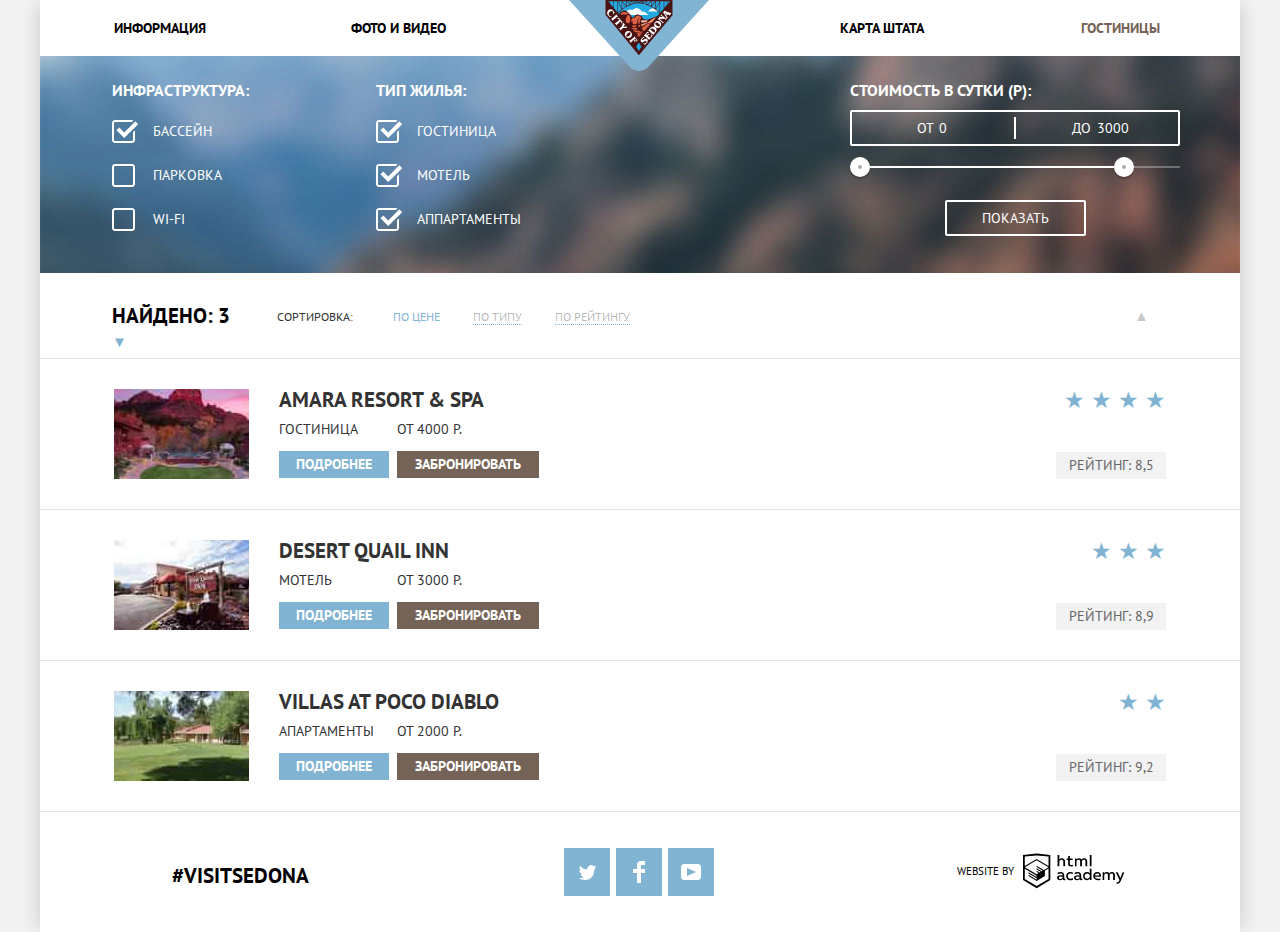
==== catalog.html @ 1cdf348e "прогнал валидатором" ====
<!DOCTYPE html>
<html lang="ru">
  <head>
    <meta charset="UTF-8">
    <meta name="viewport" content="width=device-width, initial-scale=1.0">
    <meta http-equiv="X-UA-Compatible" content="ie=edge">
    <link rel="stylesheet" href="css/normalize.css">
    <link rel="stylesheet" href="css/main.css">
    <link href="https://fonts.googleapis.com/css?family=PT+Sans:400,700&amp;subset=cyrillic" rel="stylesheet">
    <title>Отели в Седоне</title>
  </head>
  <body>
    <div class="container">
      <header class="main-header">
        <a href="index.html" class="main-header-logo" aria-label="Главная страница сайта">
          <img src="img/logo.svg" alt="Гостиницы Sedona" width="140" height="71">
        </a>
        <nav class="main-navigation">
          <ul class="site-navigation">
            <li class="site-navigation-item">
              <a href="info.html">
                Информация
              </a>
            </li>
            <li class="site-navigation-item">
              <a href="gallery.html">
                Фото и видео
              </a>
            </li>
            <li class="site-navigation-item">
              <a href="map.html">
                Карта штата
              </a>
            </li>
            <li class="site-navigation-item current">
              <a href="catalog.html">
                Гостиницы
              </a>
            </li>
          </ul>
        </nav>
      </header>

      <main class="main-catalog">
        <h1 class="visually-hidden">Список доступных отелей в Седоне</h1>
        <section class="filters">
          <h2 class="visually-hidden">Фильтр доступных предложений</h2>
          <form action="https://echo.htmlacademy.ru/" class="filters-form" method="GET">
            <fieldset class="infrastructure">
              <legend>Инфраструктура:</legend>
              <ul class="input-list">
                <li>
                  <input id="pool" class="visually-hidden" type="checkbox" name="infrastructure" value="pool" checked>
                  <label for="pool">Бассейн</label>
                </li>
                <li>
                  <input id="parking" class="visually-hidden" type="checkbox" name="infrastructure" value="parking">
                  <label for="parking">Парковка</label>
                </li>
                <li>
                  <input id="wifi" class="visually-hidden" type="checkbox" name="infrastructure" value="wifi">
                  <label for="wifi">Wi-Fi</label>
                </li>
              </ul>
            </fieldset>
            <fieldset class="type-of-housing">
              <legend>Тип жилья:</legend>
              <ul class="input-list">
                <li>
                  <input id="hotel" class="visually-hidden" type="checkbox" name="type-of-housing" value="hotel" checked>
                  <label for="hotel">Гостиница</label>
                </li>
                <li>
                  <input id="motel" class="visually-hidden" type="checkbox" name="type-of-housing" value="motel" checked>
                  <label for="motel">Мотель</label>
                </li>
                <li>
                  <input id="appartments" class="visually-hidden" type="checkbox" name="type-of-housing" value="apartments" checked>
                  <label for="appartments">Аппартаменты</label>
                </li>
              </ul>
            </fieldset>
            <fieldset class="prices">
              <legend class="prices-heading">Стоимость в сутки (Р):</legend>
              <div class="filter-range">
                <div class="price-controls">
                  <label class="min-price">от <input type="text" name="min-price" value="0"></label>
                  <label class="max-price">до <input type="text" name="max-price" value="3000"></label>
                </div>
                <div class="range-controls">
                  <div class="scale">
                    <div class="bar"></div>
                  </div>
                  <div class="range-toggle range-toggle-min"></div>
                  <div class="range-toggle range-toggle-max"></div>
                </div>
                <button class="btn-transparent" type="submit">Показать</button>
              </div>
            </fieldset>
          </form>
          <div class="sorting">
            <b>Найдено: 3</b>
            <span>Сортировка:</span>
            <a href="#" class="current">По цене</a>
            <a href="#">По типу</a>
            <a href="#" class="sort-by-rating">По рейтингу</a>
            <a class="sort-from-bottom" href="#">&#x25B2;</a>
            <a class="sort-from-top current" href="#">&#x25BC;</a>
          </div>
        </section>
        <section class="catalog">
          <h2 class="visually-hidden">Результаты поиска доступных отелей</h2>
          <ul class="catalog-list">
            <li class="catalog-item">
              <img src="img/layer-21.jpg" alt="Гостиница Amara Resort & Spa" width="135" height="90">
              <div class="catalog-item-description">
                <h3 class="catalog-item-heading">Amara Resort & Spa</h3>
                <div class="button-div">
                  <span>Гостиница</span>
                  <a href="#" class="button button-info">Подробнее</a>
                </div>
                <div class="button-div">
                  <span class="price">От 4000 Р.</span>
                  <a href="#" class="button button-book">Забронировать</a>
                </div>
              </div>
              <span class="rating rating-first">Рейтинг: 8,5</span>
            </li>
            <li class="catalog-item">
              <img src="img/layer-89-copy.jpg" alt="Мотель Desert Quail Inn" width="135" height="90">
              <div class="catalog-item-description">
                <h3 class="catalog-item-heading">Desert Quail Inn</h3>
                <div class="button-div">
                  <span>Мотель</span>
                  <a href="#" class="button button-info">Подробнее</a>
                </div>
                <div class="button-div">
                  <span class="price">От 3000 Р.</span>
                  <a href="#" class="button button-book">Забронировать</a>
                </div>
              </div>
              <span class="rating rating-second">Рейтинг: 8,9</span>
            </li>
            <li class="catalog-item">
              <img src="img/layer-22.jpg" alt=" Апартаменты Villas At Poco Diablo" width="135" height="90">
              <div class="catalog-item-description">
                <h3 class="catalog-item-heading">Villas At Poco Diablo</h3>
                <div class="button-div">
                  <span>Апартаменты</span>
                  <a href="#" class="button button-info">Подробнее</a>
                </div>
                <div class="button-div">
                  <span class="price">От 2000 Р.</span>
                  <a href="#" class="button button-book">Забронировать</a>
                </div>
              </div>
              <span class="rating rating-third">Рейтинг: 9,2</span>
            </li>
          </ul>
        </section>
      </main>

      <footer class="page-footer">
        <section class="footer-socials">
          <h2 class="visually-hidden">Мы в соцсетях</h2>
          <b class="footer-socials-item">#Visitsedona</b>
          <div class="footer-socials-item">
            <ul class="social-list">
              <li class="social-list-item"><a href="#" aria-label="Страница нашего сервиса в Твиттере"></a></li>
              <li class="social-list-item"><a href="#" aria-label="Страница нашего сервиса на Фэйсбуке"></a></li>
              <li class="social-list-item"><a href="#" aria-label="Страница нашего сервиса на Ютубе"></a></li>
            </ul>
          </div>
          <a class="developer footer-socials-item" href="https://htmlacademy.ru/">
            <sup>Website by</sup>
            <img src="img/logo-name.svg" alt="Разработано HTMLAcademy" width="101" height="40">
          </a>
        </section>
      </footer>
    </div>
  </body>
</html>
---- css/main.css ----
/*ОБЩИЕ СТИЛИ*/

.visually-hidden {
    position: absolute;
    clip: rect(0 0 0 0);
    width: 1px;
    height: 1px;
    margin: -1px;
}

body {
    margin: 0;
    padding: 0;
    font-family: PT Sans, Arial, sans-serif;
    font-size: 14px;
    line-height: 26px;
    font-weight: normal;
    font-style: normal;
    font-stretch: normal;
    text-transform: uppercase;
    color: #333;
    background-color: #f2f2f2;
} 

.container {
    position: relative;
    width: 1200px;
    margin: 0 auto;
    background-color: #fff;
    box-shadow: 8px 0 15px -3px #0001011a , -8px 0 15px -3px #0001011a;
}

/*ГЛАВНОЕ МЕНЮ (НАВИГАЦИЯ)*/

.site-navigation {
    margin: 0;
    padding: 0;
    list-style: none;
    display: flex;
    width: 1200px;
}

.site-navigation-item {
    width: 239px;
    padding: 15px 0;
    text-align: center;
}

.site-navigation-item.current a {
    color: #766357;
}

.site-navigation li:nth-child(2) {
    margin-right: auto;
}

.site-navigation a {
    font-weight: bold;
    text-decoration: none;
    color: #000;
}

.site-navigation a:hover,
.site-navigation a:focus {
    color: #81b3d2;
}

.site-navigation a:active {
    color: rgba(0, 0, 0, 0.3);
}

.main-header-logo {
    position: absolute;
    top: 0;
    left: 529px;
}

.bg-photo {
    width: 1200px;
    height: 584px;
    background-image:
    url(../img/welcome.svg),
    url(../img/polygon.svg),
    url(../img/background-photo.jpg);
    background-position: 50% 50%, 50% 100%, 50% 50%;
    background-repeat: no-repeat, no-repeat, no-repeat;
    background-size: 459px 353px, 1200px 57px, 1200px 584px;
}

/*ВСТУПИТЕЛЬНЫЙ ЛОЗУНГ ПОСЛЕ МЕНЮ И КАРТИНКИ*/

.text-intro {
    width: 1200px;
    text-align: center;
    padding-top: 57px;
    padding-bottom: 43px;
}

.intro-primary,
.intro-secondary {
    margin: 0;
}

.intro-primary {
    font-size: 21px;
    font-weight: bold;
    text-align: center;
    margin-bottom: 38px;
}

.intro-secondary {
    font-size: 14px;
    font-weight: normal;
    text-align: center;
}

/*БЛОК ПРЕИМУЩЕСТВ*/

.advantages-list {
    display: flex;
    flex-wrap: wrap;
    list-style: none;
    margin: 0;
    padding: 0;
    width: 1200px;
}

.advantages-list-item {
    width: 400px;
    min-height: 256px;
    text-align: center;
}

.advantages-list-item:first-child,
.advantages-list-item:nth-child(2) {
    flex-basis: 100%;
}

.advantages-list-item:last-child {
    order: 2;
}

.advantages-list-item:nth-child(1) {
    order: 1;
    background-image: url(../img/layer-10.jpg);
    background-position: center right;
    background-repeat: no-repeat;
}

.advantages-list-item:nth-child(2) {
    order: 3;
    background-image: url(../img/layer-5.jpg);
    background-position: center left;
    background-repeat: no-repeat;
}

.advantages-list-item:nth-child(3) {
    order: 4;
}

.advantages-list-item:nth-child(4) {
    order: 5;
}

.advantages-list-item:nth-child(5) {
    order: 6;
}

.advantages-list-item img,
.advantages-text-block {
    display: inline-block;
    margin: 0;
    padding: 0;
}

.advantages-text-block {
    box-sizing: border-box;
    width: 400px;
    text-align: center;
    padding: 0 60px;
    padding-top: 46px;
    padding-bottom: 64px;
    background-color: #eee;
    color: #000;
}

.advantages-text-block p,
.advantages-text-block span {
    color: #333;
}

.advantages-text-block-right {
    display: block;
    margin-left: auto;
    background-color: #81b3d2;
    color: #fff;
}

.advantages-text-block-left {
    display: block;
    margin-right: auto;
    background-color: #81b3d2;
    color: #fff;
}

.advantages-text-block-left p,
.advantages-text-block-left span,
.advantages-text-block-right p,
.advantages-text-block-right span {
    color: #fff;
}


.advantages-list-item h3 {
    font-size: 21px;
    line-height: 21px;
    text-align: center;
    margin: 0;
    margin-bottom: 20px;
    font-weight: bold;
}

.advantages-list-item p {
    font-size: 14px;
    line-height: 21px;
    margin: 0;
}

.advantages-list-item span {
    display: block;
    font-size: 14px;
    line-height: 21px;
    text-align: center;
    margin-bottom: 21px;
}

/* ПОДРАЗДЕЛ ПРЕИМУЩЕСТВ */

.features-list {
    display: flex;
    list-style: none;
    margin: 0;
    padding: 0;
    width: 1200px;
    text-align: center;
}

.features-list-item {
    width: 400px;
    padding: 0 73px;
    padding-top: 156px;
    padding-bottom: 81px;
    text-align: center;
    position: relative;
}

.features-list-item::before {
    position: absolute;
    top: 60px;
    left: 160px;
    content: "";
    width: 76px;
    height: 76px;
}

.features-list-item:first-child::before {
    background-image: url(../img/home.svg);
    background-size: 75px 72px;
    background-position: center;
    background-repeat: no-repeat;
}

.features-list-item:last-child::before {
    background-image: url(../img/souvenirs.svg);
    background-size: 64px 76px;
    background-position: center;
    background-repeat: no-repeat;
}

.features-list-item:nth-child(2)::before {
    background-image: url(../img/food.svg);
    background-size: 74px 70px;
    background-position: center;
    background-repeat: no-repeat;
}

.features-list-item h3 {
    color: #000;
    margin-bottom: 30px;
}

/* БЛОК ПОИСКА */

.search-section {
    text-align: center;
    padding-top: 50px;
    position: relative;
}

.search-section p {
    font-size: 14px;
    line-height: 24px;
    margin: 0;
    margin-top: 25px;
    margin-bottom: 45px;
}

.search-section strong {
    font-size: 30px;
    line-height: 36px;
    font-weight: bold;
    color: #000;
}

.button-search {
    font: inherit;
    text-transform: uppercase;
    color: #fff;
    font-weight: bold;
    font-size: 21px;
    padding-top: 35px;
    padding-bottom: 33px;
    padding-left: 140px;
    padding-right: 139px;
    background-color: #766357;
    border: 0;
    height: 86px;
    box-sizing: border-box;
}

.button-search:hover,
.button-search:focus {
    background-color: #604e43;
}

.button-search:active {
    background-color: #503e33;
}

/* FOOTER */

.footer-socials {
    display: flex;
    height: 120px;
    flex-basis: 400px;
    width: 1200px;
    background-color: rgba(255, 255, 255, 0.9);
}

.footer-socials-item {
    flex-basis: 400px;
    text-align: center;
}

.footer-socials b {
    font-size: 21px;
    line-height: 26px;
    font-weight: bold;
    color: #000;
    margin-top: 51px;
    margin-bottom: 53px;
}

.social-list {
    display: flex;
    padding: 0;
    margin: 0;
    width: 150px;
    justify-content: space-between;
    list-style: none;
}

.footer-socials div {
    padding: 36px 124px;
    margin: 0;
    box-sizing: border-box;
}

.social-list-item {
    width: 46px;
    height: 48px;
    background-color: #81b3d2;
}

.social-list-item:hover,
.social-list-item:focus {
    background-color: #669ec0;
}

.social-list-item:first-child {
    background-image: url(../img/twitter.svg);
    background-position: center;
    background-repeat: no-repeat;
    background-size: 17px 15px;
}

.social-list-item:nth-child(2) {
    background-image: url(../img/facebook.svg);
    background-position: center;
    background-repeat: no-repeat;
    background-size: 12px 22px;
}

.social-list-item:last-child {
    background-image: url(../img/youtube.svg);
    background-position: center;
    background-repeat: no-repeat;
    background-size: 20px 16px;
}

.developer {
    margin-top: 39px;
    margin-bottom: 40px;
    text-align: center;
    text-decoration: none;
    color: #000;
    font-size: 14px;
    line-height: 26px;
}

.developer sup {
    top: -1.5em;
    margin-right: 5px;
}

/* КАТАЛОГ */

.main-catalog {
    min-height: calc(100vh - 175px);
}

.catalog-list {
    display: flex;
    flex-direction: column;
    margin: 0;
    padding: 0;
    list-style: none;
}

.catalog-item {
    flex-basis: 100%;
    display: flex;
    padding: 30px 74px;
    border-top: 1px solid #e5e5e5;
}

.catalog-item:last-child {
    border-bottom: 1px solid #e5e5e5;
}

.catalog-item img {
    margin-right: 30px;
}

.catalog-item h3 {
    margin: 0;
    line-height: 21px;
    font-size: 21px;
    margin-bottom: 11px;
    flex-basis: 100%;
    font-weight: bold;
}

.catalog-item-description {
    display: flex;
    flex-wrap: wrap;
    justify-content: space-between;
    width: 260px;
    height: 90px;
}

.catalog-item-description span {
    display: block;
    line-height: 14px;
    font-size: 14px;
    color: #333;
}

.button {
    display: inline-block;
    text-align: center;
    font-size: 14px;
    color: #fff;
    font-weight: bold;
    text-decoration: none;
    padding: 0;
    margin: 0;
    margin-top: 15px;
}

.button-info {
    background-color: #81b3d2;
    width: 110px;
    height: 27px;
}

.button-book {
    background-color: #766357;
    width: 142px;
    height: 27px;
}

.rating {
    position: relative;
    margin-left: auto;
    margin-top: auto;
    text-align: center;
    line-height: 26px;
    color: #666;
    display: block;
    width: 110px;
    height: 27px;
    background-color: #f2f2f2;
}

.rating::before {
    position: absolute;
    content: "★ ★ ★ ★";
    font-size: 23px;
    color: #81b3d2;
    text-align: end;
    width: 110px;
    height: 27px;
    top: -65px;
    left: 0;
}

.rating-second::before {
    content: "★ ★ ★";
}

.rating-third::before {
    content: "★ ★";
}

/* ФОРМА КАТАЛОГА */

fieldset {
    margin: 0;
    padding: 0;
    border: 0;
}

.filters-form {
    display: flex;
    justify-content: space-evenly;
    height: 217px;
    width: 100%;
    background-image: url(../img/catalog-background.jpg);
    background-position: center;
    background-repeat: no-repeat;
    color: #fff;
    padding-top: 24px;
    padding-bottom: 40px;
    padding-left: 72px;
    padding-right: 72px;
    box-sizing: border-box;
}

.filters-form legend {
    display: block;
    margin-bottom: 20px;
    font-size: 16px;
    line-height: 21px;
    font-weight: bold;
}

.filters-form label {
    display: block;
    font-size: 14px;
    line-height: 21px;
    margin-left: 14px;
}

.input-list {
    list-style: none;
    padding: 0;
    margin: 0;
}

.input-list li {
    position: relative;
    margin-bottom: 23px;
    padding-left: 27px;
}

.input-list input[type="checkbox"] + label::before {
    position: absolute;
    content: "";
    left: -2px;
    top: -1px;
    width: 27px;
    height: 23px;
    background-image: url(../img/checkbox-off.svg);
    background-repeat: no-repeat;
    background-position: center;
}

.input-list input[type="checkbox"]:checked + label::before {
    background-image: url(../img/checkbox-on.svg);
    left: 0;
}

.input-list input[type="checkbox"]:disabled + label::before {
    opacity: 0.4;
}

.type-of-housing,
.infrastructure {
    flex-basis: 25%;
    flex-shrink: 0;
}

.prices {
    flex-basis: 50%;
    padding-left: 210px;
}

/* ФИЛЬТР КАТАЛОГА */

.filter-range {
  width: 330px;

  color: #ffffff;
  text-transform: uppercase;
}

.price-controls {
  position: relative;
  box-sizing: border-box;
  height: 36px;
  margin-bottom: 20px;
  vertical-align: top;
  font-size: 0;
  border: 2px solid #ffffff;
  border-radius: 2px;
}

.price-controls::after {
  content: "";
  position: absolute;
  top: 50%;
  left: 50%;
  width: 2px;
  height: 22px;
  background: #ffffff;
  transform: translate(-50%, -50%);
}

.price-controls label {
  display: inline-block;
  font-size: 14px;
  line-height: 32px;
  cursor: pointer;
}

.price-controls .min-price,
.price-controls .max-price {
  width: 90px;
  padding-left: 65px;
  height: 36px;
}

.price-controls input {
  width: 50px;
  margin: 0;
  height: 30px;
  color: inherit;
  font: inherit;
  background: none;
  border: none;
  vertical-align: top;
}

.range-controls {
  position: relative;
  margin-bottom: 32px;
}

.range-controls .scale {
  height: 2px;
  background: rgba(255, 255, 255, 0.3);
}

.range-controls .bar {
  width: 80%;
  height: 2px;
  background: #ffffff;
}

.range-toggle {
  position: absolute;
  top: -9px;
  width: 4px;
  height: 4px;
  background: #ababab;
  border: 8px solid #ffffff;
  border-radius: 50%;
  box-shadow: 0 2px 1px 0 rgba(0, 1, 1, 0.2);
  cursor: pointer;
}

.range-toggle:hover {
  background: #1c4f80;
}

.range-toggle-min {
  left: 0;
}

.range-toggle-max {
  left: 80%;
}

.btn-transparent {
  display: block;
  margin: 0 auto;
  padding: 6px 35px;
  font-size: 14px;
  line-height: 20px;
  color: #ffffff;
  text-transform: uppercase;
  background: transparent;
  border: 2px solid #ffffff;
  border-radius: 2px;
  cursor: pointer;
}

.btn-transparent:hover {
  color: #000000;

  background: #ffffff;
}

.filters-form .max-price,
.filters-form .min-price {
    margin: 0;
}

.filters-form .prices-heading {
    margin-bottom: 9px;
}

/* БЛОК СОРИТРОВКИ */

.sorting {
    width: 100%;
    height: 85px;
    padding: 25px 72px;
    padding-top: 30px;
    box-sizing: border-box;
    vertical-align: bottom;
    word-spacing: -.36em;
}

.sorting b,
.sorting span,
.sorting a {
    word-spacing: normal;
}

.sorting span,
.sorting span {
    margin-left: -2px;
}


.sorting b {
    margin-right: 49px;
    font-size: 21px;
    line-height: 26px;
    font-weight: bold;
    color: #000;
    vertical-align: bottom;
}

.sorting span {
    margin-right: 40px;
    font-size: 12px;
    line-height: 18px;
}

.sorting a {
    margin-right: 33px;
    font-size: 12px;
    line-height: 18px;
    text-decoration: none;
    color: rgba(0, 0, 0, 0.3);
    border-bottom: dotted 1px #81b3d2;
}

.sorting a:hover {
    color: #81b3d2;
}

.sorting a:active {
    color: #000;
    border: 0;
}

.sorting a.current {
    color: #81b3d2;
    border: 0;
}

.sorting .sort-by-rating {
    margin-right: 0;
}

.sorting .sort-from-top,
.sorting .sort-from-bottom {
    margin: 0;
    font-size: 15px;
    border: 0;
    color: #cacaca;
}

.sorting .sort-from-top:hover,
.sorting .sort-from-top:focus,
.sorting .sort-from-bottom:hover,
.sorting .sort-from-bottom:focus {
    color: #000;
}

.sorting .sort-from-top:active,
.sorting .sort-from-bottom:active {
    color: #81b3d2;
}

.sorting .sort-from-top.current,
.sorting .sort-from-bottom.current {
    color: #81b3d2;
}

.sorting .sort-from-bottom {
    margin-left: 504px;
    margin-right: 12px;
}

/* ФОРМА ЗАПИСИ */

.modal {
    display: block;
    visibility: hidden;
    opacity: 0;
    padding: 55px;
    width: 569px;
    height: 395px;
    box-sizing: border-box;
    position: absolute;
    top: 291px;
    left: 316px;
    background-color: #fff;
    transform: translate3d(-1px, -395px, 0);
    transition: 1s ease-out all;
}

.modal.show {
    visibility: visible;
    opacity: 1;
    transform: translate3d(-1px, -0px, 0);
}

.modal label {
    font-weight: bold;
    color: #000;
}

.modal p {
    margin-bottom: 29px;
}

.index-main input[type="date"] {
    width: 346px;
    height: 38px;
    background-color: #f2f2f2;
    border: 0;
    margin-left: 13px;
    padding: 14px 12px;
    box-sizing: border-box;
    font-weight: bold;
    color: #000;
    background-image: url(../img/calendar.svg);
    background-position: 316px center;
    background-repeat: no-repeat;
}

.index-main input[type="date"]:hover {
    background-color: #ebebeb;
    background-image: none;
}

.index-main input[type="date"]:focus {
    background-image: none;
    background-color: #fff;
    border: 2px solid #e5e5e5;
}

.index-main input[type="text"] {
    width: 38px;
    height: 38px;
    background-color: #f2f2f2;
    border: 0;
    margin: 0;
    margin-left: -4px;
    margin-right: -4px;
    box-sizing: border-box;
}

.button-amount {
    display: inline-block;
    width: 38px;
    height: 38px;
    background-color: #f2f2f2;
    border: 0;
    text-align: center;
    margin: 0;
    padding: 0;
    color: #a9a9a9;
    box-sizing: border-box;
}

.button-find {
    width: 458px;
    height: 58px;
    background-color: #81b3d2;
    border: 0;
    font-size: 21px;
    font-weight: bold;
    color: #fff;
    text-transform: uppercase;
}

.grownups {
    margin-right: 30px;
}

.children {
    margin-left: 50px;
    margin-right: 25px;
}

.button-plus {
    background-image: url(../img/plus.png);
    background-position: center;
    background-repeat: no-repeat;
}

.button-minus {
    background-image: url(../img/minus.png);
    background-position: center;
    background-repeat: no-repeat;
}

.footer-map {
    position: relative;
}

.map {
    position: absolute;
    z-index: -1;
}

.footer-socials-index {
    position: absolute;
    z-index: 0;
    top: 474px;
}
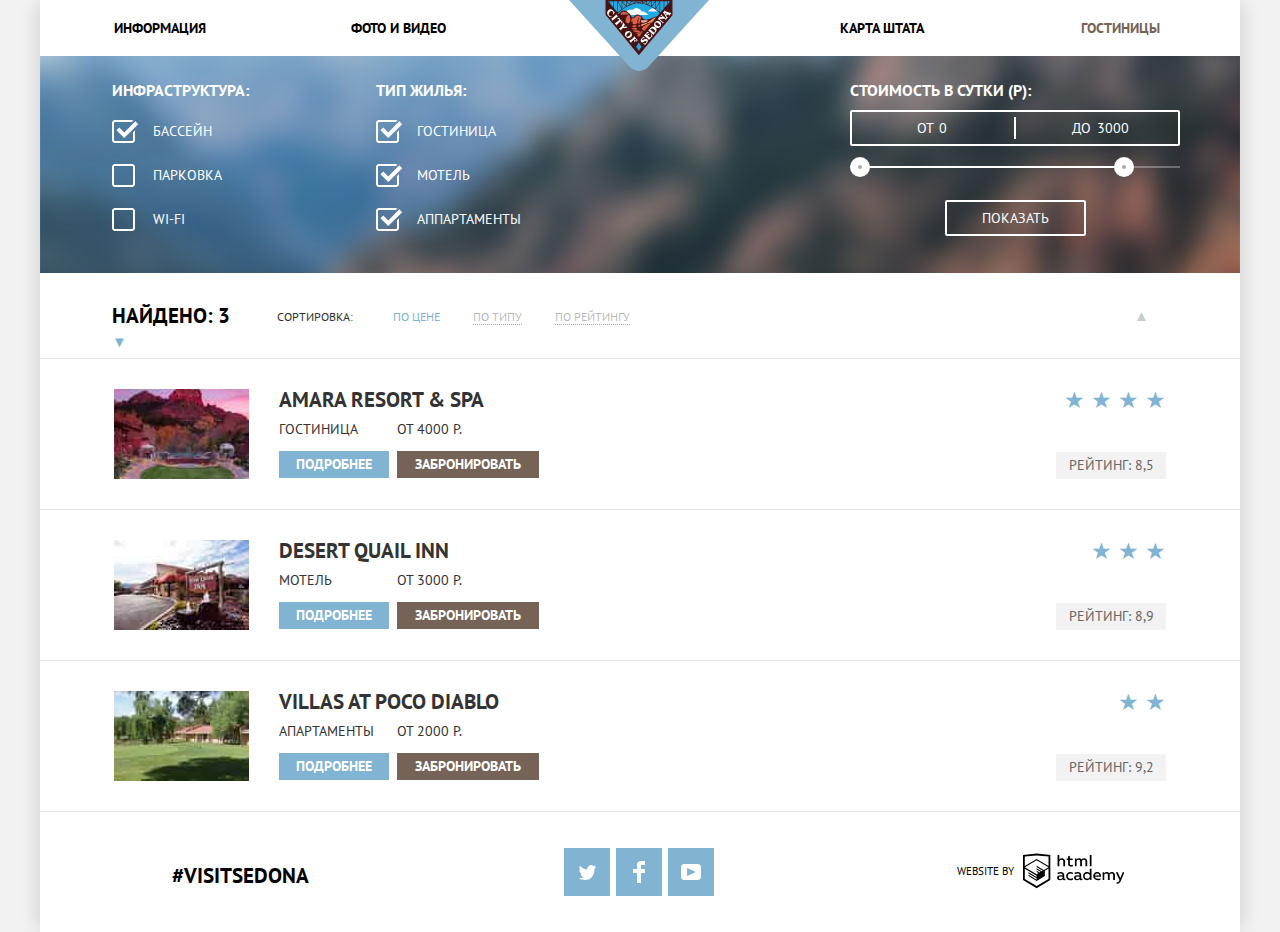
==== commit 18c7d342: "все исправил кроме звездочек" ====
--- a/catalog.html
+++ b/catalog.html
@@ -91,8 +91,8 @@
                   <div class="scale">
                     <div class="bar"></div>
                   </div>
-                  <div class="range-toggle range-toggle-min"></div>
-                  <div class="range-toggle range-toggle-max"></div>
+                  <button type="button" class="range-toggle range-toggle-min"></button>
+                  <button type="button" class="range-toggle range-toggle-max"></button>
                 </div>
                 <button class="btn-transparent" type="submit">Показать</button>
               </div>
@@ -104,8 +104,8 @@
             <a href="#" class="current">По цене</a>
             <a href="#">По типу</a>
             <a href="#" class="sort-by-rating">По рейтингу</a>
-            <a class="sort-from-bottom" href="#">&#x25B2;</a>
-            <a class="sort-from-top current" href="#">&#x25BC;</a>
+            <a class="sort-from-bottom" href="#"><span class="visually-hidden">Сортировка снизу вверх</span>&#x25B2;</a>
+            <a class="sort-from-top current" href="#"><span class="visually-hidden">Сортировка сверху вниз</span>&#x25BC;</a>
           </div>
         </section>
         <section class="catalog">
@@ -171,7 +171,7 @@
               <li class="social-list-item"><a href="#" aria-label="Страница нашего сервиса на Ютубе"></a></li>
             </ul>
           </div>
-          <a class="developer footer-socials-item" href="https://htmlacademy.ru/">
+          <a class="developer footer-socials-item" href="https://htmlacademy.ru/intensive/htmlcss">
             <sup>Website by</sup>
             <img src="img/logo-name.svg" alt="Разработано HTMLAcademy" width="101" height="40">
           </a>
--- a/css/main.css
+++ b/css/main.css
@@ -27,7 +27,7 @@
     width: 1200px;
     margin: 0 auto;
     background-color: #fff;
-    box-shadow: 8px 0 15px -3px #0001011a , -8px 0 15px -3px #0001011a;
+    box-shadow: 8px 0 15px -3px rgba(0, 1, 1, 0.1), -8px 0 15px -3px rgba(0, 1, 1, 0.1);
 }
 
 /*ГЛАВНОЕ МЕНЮ (НАВИГАЦИЯ)*/
@@ -691,17 +691,34 @@
 .range-toggle {
   position: absolute;
   top: -9px;
-  width: 4px;
-  height: 4px;
-  background: #ababab;
-  border: 8px solid #ffffff;
+  width: 20px;
+  height: 20px;
+  background-color: #fff;
+  border: 0;
   border-radius: 50%;
-  box-shadow: 0 2px 1px 0 rgba(0, 1, 1, 0.2);
+  box-shadow: 0 2px 1px 0 rgba(88, 88, 88, 0.651);
   cursor: pointer;
 }
 
+.range-toggle::before {
+    position: absolute;
+    content: "";
+    width: 4px;
+    height: 4px;
+    top: 8px;
+    left: 8px;
+    border-radius: 50%;
+    background-color: #ababab;
+}
+
 .range-toggle:hover {
-  background: #1c4f80;
+  width: 22px;
+  height: 22px;
+}
+
+.range-toggle:hover::before {
+    top: 9px;
+    left: 9px;
 }
 
 .range-toggle-min {
@@ -959,11 +976,13 @@
 .map {
     position: absolute;
     z-index: -1;
+    box-shadow: 8px 0 15px -3px rgba(0, 1, 1, 0.1), -8px 0 15px -3px rgba(0, 1, 1, 0.1);
 }
 
 .footer-socials-index {
     position: absolute;
     z-index: 0;
     top: 474px;
-}
-
+    box-shadow: 8px 0 15px -3px rgba(0, 1, 1, 0.1), -8px 0 15px -3px rgba(0, 1, 1, 0.1);
+}
+
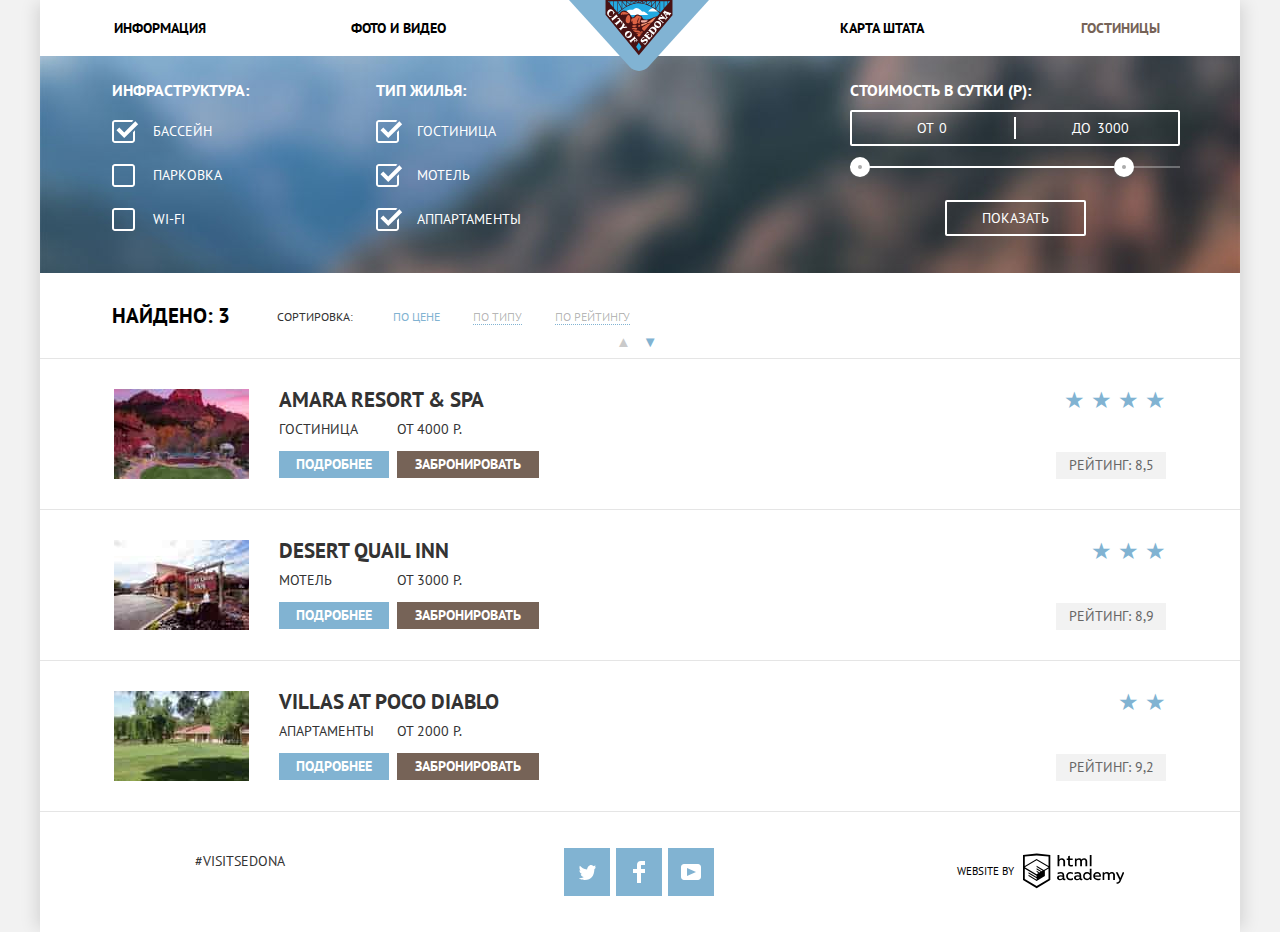
==== commit 81c8faae: "подогнал под ie немного" ====
--- a/catalog.html
+++ b/catalog.html
@@ -99,13 +99,17 @@
             </fieldset>
           </form>
           <div class="sorting">
-            <b>Найдено: 3</b>
-            <span>Сортировка:</span>
-            <a href="#" class="current">По цене</a>
-            <a href="#">По типу</a>
-            <a href="#" class="sort-by-rating">По рейтингу</a>
-            <a class="sort-from-bottom" href="#"><span class="visually-hidden">Сортировка снизу вверх</span>&#x25B2;</a>
-            <a class="sort-from-top current" href="#"><span class="visually-hidden">Сортировка сверху вниз</span>&#x25BC;</a>
+            <div class="sorting-element">
+              <b>Найдено: 3</b>
+              <span>Сортировка:</span>
+              <a href="#" class="current">По цене</a>
+              <a href="#">По типу</a>
+              <a href="#" class="sort-by-rating">По рейтингу</a>
+            </div>
+            <div class="sorting-element arrows">
+              <a class="sort-from-bottom" href="#"><span class="visually-hidden">Сортировка снизу вверх</span>&#x25B2;</a>
+              <a class="sort-from-top current" href="#"><span class="visually-hidden">Сортировка сверху вниз</span>&#x25BC;</a>
+          </div>
           </div>
         </section>
         <section class="catalog">
@@ -163,7 +167,7 @@
       <footer class="page-footer">
         <section class="footer-socials">
           <h2 class="visually-hidden">Мы в соцсетях</h2>
-          <b class="footer-socials-item">#Visitsedona</b>
+          <div class="footer-socials-item visit-sedona">#Visitsedona</div>
           <div class="footer-socials-item">
             <ul class="social-list">
               <li class="social-list-item"><a href="#" aria-label="Страница нашего сервиса в Твиттере"></a></li>
--- a/css/main.css
+++ b/css/main.css
@@ -887,7 +887,7 @@
     margin-bottom: 29px;
 }
 
-.index-main input[type="date"] {
+.footer-main input[type="date"] {
     width: 346px;
     height: 38px;
     background-color: #f2f2f2;
@@ -902,18 +902,18 @@
     background-repeat: no-repeat;
 }
 
-.index-main input[type="date"]:hover {
+.footer-main input[type="date"]:hover {
     background-color: #ebebeb;
     background-image: none;
 }
 
-.index-main input[type="date"]:focus {
+.footer-main input[type="date"]:focus {
     background-image: none;
     background-color: #fff;
     border: 2px solid #e5e5e5;
 }
 
-.index-main input[type="text"] {
+.footer-main input[type="text"] {
     width: 38px;
     height: 38px;
     background-color: #f2f2f2;
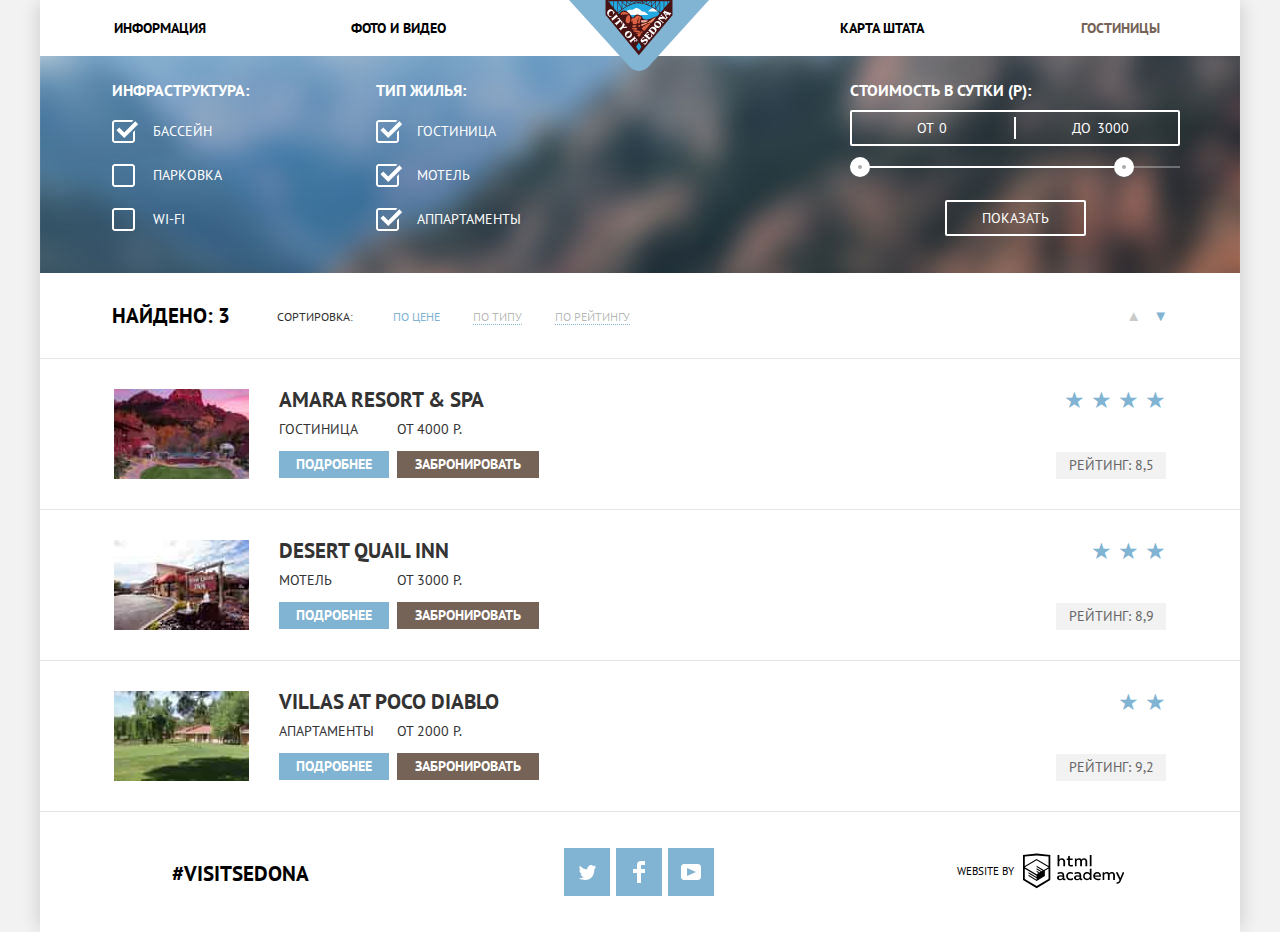
==== commit 46b26b42: "переделал форму на главной и добавилинтерактивности по стайлгайду" ====
--- a/catalog.html
+++ b/catalog.html
@@ -170,14 +170,51 @@
           <div class="footer-socials-item visit-sedona">#Visitsedona</div>
           <div class="footer-socials-item">
             <ul class="social-list">
-              <li class="social-list-item"><a href="#" aria-label="Страница нашего сервиса в Твиттере"></a></li>
-              <li class="social-list-item"><a href="#" aria-label="Страница нашего сервиса на Фэйсбуке"></a></li>
-              <li class="social-list-item"><a href="#" aria-label="Страница нашего сервиса на Ютубе"></a></li>
+              <li class="social-list-item"><a target="_blank" rel="noopener noreferrer" href="#" aria-label="Страница нашего сервиса в Твиттере"></a></li>
+              <li class="social-list-item"><a target="_blank" rel="noopener noreferrer" href="#" aria-label="Страница нашего сервиса на Фэйсбуке"></a></li>
+              <li class="social-list-item"><a target="_blank" rel="noopener noreferrer" href="#" aria-label="Страница нашего сервиса на Ютубе"></a></li>
             </ul>
           </div>
-          <a class="developer footer-socials-item" href="https://htmlacademy.ru/intensive/htmlcss">
+          <a class="developer footer-socials-item" href="https://htmlacademy.ru/intensive/htmlcss" target="_blank" rel="noopener noreferrer">
             <sup>Website by</sup>
-            <img src="img/logo-name.svg" alt="Разработано HTMLAcademy" width="101" height="40">
+            <svg xmlns="http://www.w3.org/2000/svg" aria-label="Разработано HTMLAcademy" data-name="Layer 1" viewBox="0 0 113 39" width="101" height="40">
+              <path fill="#000" d="M46.84 28.22a2.07 2.07 0 0 0 .58-.11v1.4a3.41 3.41
+                0 0 1-1.24.22 1.75 1.75 0 0 1-1.75-1 5.08 5.08 0 0 1-3.3 1.13c-1.59
+                0-3.06-.87-3.06-2.68 0-2.24 2.08-2.93 3.9-2.93a11.63 11.63 0 0 1
+                2.28.26v-.31c0-1.09-.8-1.86-2.3-1.86a7.79 7.79 0 0 0-3.15.67v-1.79a10.72
+                10.72 0 0 1 3.35-.58c2.48 0 4 1.18 4 3.83v3.14a.57.57 0 0 0 .69.61zm-6.76-1.19a1.42
+                1.42 0 0 0 1.64 1.29 3.56 3.56 0 0 0 2.53-1v-1.51a10.21 10.21 0 0
+                0-1.9-.22c-1.1.01-2.27.35-2.27 1.45zM53.06 20.62a5.29 5.29 0 0 1
+                2.7.67v1.79a4.28 4.28 0 0 0-2.42-.73 2.89 2.89 0 1 0 0 5.76 5.26
+                5.26 0 0 0 2.55-.67v1.8a6.58 6.58 0 0 1-2.9.6 4.42 4.42 0 0 1-4.72-4.54
+                4.54 4.54 0 0 1 4.79-4.68zM65.84 28.22a2.07 2.07 0 0 0 .58-.11v1.4a3.41
+                3.41 0 0 1-1.24.22 1.75 1.75 0 0 1-1.75-1 5.08 5.08 0 0 1-3.3 1.13c-1.59
+                0-3.06-.87-3.06-2.68 0-2.24 2.08-2.93 3.9-2.93a11.63 11.63 0 0 1
+                2.28.26v-.31c0-1.09-.8-1.86-2.3-1.86a7.79 7.79 0 0 0-3.15.67v-1.79a10.72 10.72
+                0 0 1 3.35-.58c2.48 0 4 1.18 4 3.83v3.14a.57.57 0 0 0 .69.61zm-6.76-1.19a1.42
+                1.42 0 0 0 1.64 1.29 3.56 3.56 0 0 0 2.53-1v-1.51a10.21 10.21 0 0
+                0-1.9-.22c-1.11.01-2.27.35-2.27 1.45zM76.67 16.85v12.76h-1.76v-1.39a4.07
+                4.07 0 0 1-3.35 1.62 4.62 4.62 0 0 1 0-9.22 4 4 0 0 1 3.15 1.37v-5.14h2zm-4.76
+                5.48a2.9 2.9 0 0 0 0 5.8 3 3 0 0 0 2.79-1.84v-2.13a3.06 3.06 0 0 0-2.79-1.83zM82.99
+                20.62c3.48 0 4.68 2.81 4.12 5.34h-6.58c.22 1.57 1.75 2.22 3.35 2.22a6.41 6.41 0 0 0
+                2.77-.62v1.68a7.5 7.5 0 0 1-3.14.6c-2.68 0-5-1.53-5-4.61a4.39 4.39 0 0 1 4.48-4.61zm.09
+                1.62a2.39 2.39 0 0 0-2.57 2.26h4.85a2.06 2.06 0 0 0-2.28-2.26zM89.1 29.61v-8.75h1.73v1.09a4
+                4 0 0 1 2.92-1.33 3 3 0 0 1 2.73 1.4 4.33 4.33 0 0 1 3.06-1.4 3.21 3.21 0 0 1 3.32
+                3.52v5.47h-2V24.2a1.67 1.67 0 0 0-1.73-1.84 2.94 2.94 0 0 0-2.17 1.18V29.61h-2V24.2a1.67
+                1.67 0 0 0-1.73-1.84 3.11 3.11 0 0 0-2.32 1.35v5.91h-2zM111.47 20.86h2l-4.1 9.93c-.95
+                2.28-2.19 3-3.52 3a5 5 0 0 1-1.15-.15v-1.66a3 3 0 0 0 .89.13c.95 0 1.66-.67
+                2.17-2l.18-.44-4.16-8.82h2.13l3 6.6zM40.66 1.53v5a4 4 0 0 1 2.83-1.2A3.41 3.41
+                0 0 1 47.1 8.9v5.41h-2V9.15a1.9 1.9 0 0 0-2-2.1 3.08 3.08 0 0 0-2.44 1.46v5.8h-2V1.53h2zM52.43
+                2.42v3.12h3.17v1.71h-3.17v4c0 1.15.53 1.53 1.66 1.53a4.71 4.71 0 0 0 1.77-.35v1.68a7.14 7.14 0
+                0 1-2.35.38 2.68 2.68 0 0 1-3-2.88V7.23h-1.6V5.52h1.57V2.88zM58.1 14.29V5.54h1.73v1.09a4 4 0 0
+                1 2.92-1.33 3 3 0 0 1 2.73 1.4 4.33 4.33 0 0 1 3.06-1.4 3.21 3.21 0 0 1 3.32 3.52v5.47h-2V8.88a1.67
+                1.67 0 0 0-1.73-1.84 2.94 2.94 0 0 0-2.17 1.18V14.29h-2V8.88a1.67 1.67 0 0 0-1.73-1.84 3.11 3.11 0
+                0 0-2.32 1.35v5.91h-2zM74.72 1.52h1.95v12.76h-1.95zM15.44.02h-.16L0 1.62v28l15.28 9.09 15.28-9.09v-28zm13.12
+                28.45l-13.28 7.9L2 28.47V16.99l13.22 7.87v1.43l-9.07-5.4v1.38l9.11 5.47v1.46l-9.1-5.42v1.38l9.11 5.47
+                9.19-5.5V19.22l4.1-2.45v11.67zm0-13.16l-3.65 2.14-1.68 1-8-4.76v1.38l6.84 4.07h-.06l-.15.09-1
+                .57-5.64-3.36v1.38l4.45 2.65-1.05.7-3.36-2v1.38l2.21 1.3-2.25 1.35-13.16-7.82 13.17-7.92zm0-1.39L15.21
+                6.05l-13.2 7.86V3.41l13.28-1.39 13.28 1.39v10.51z"/>
+            </svg>              
           </a>
         </section>
       </footer>
--- a/css/main.css
+++ b/css/main.css
@@ -335,6 +335,7 @@
 
 .button-search:active {
     background-color: #503e33;
+    color: rgba(255, 255, 255, 0.3);
 }
 
 /* FOOTER */
@@ -348,17 +349,8 @@
 }
 
 .footer-socials-item {
-    flex-basis: 400px;
-    text-align: center;
-}
-
-.footer-socials b {
-    font-size: 21px;
-    line-height: 26px;
-    font-weight: bold;
-    color: #000;
-    margin-top: 51px;
-    margin-bottom: 53px;
+    width: 400px;
+    text-align: center;
 }
 
 .social-list {
@@ -374,6 +366,17 @@
     padding: 36px 124px;
     margin: 0;
     box-sizing: border-box;
+}
+
+.footer-socials .visit-sedona {
+    font-size: 21px;
+    height: 21px;
+    margin: 0 auto;
+    margin-top: 51px;
+    padding: 0;
+    line-height: 21px;
+    font-weight: bold;
+    color: #000;
 }
 
 .social-list-item {
@@ -387,6 +390,10 @@
     background-color: #669ec0;
 }
 
+.social-list-item:active {
+    background-color: #5496bd;
+}
+
 .social-list-item:first-child {
     background-image: url(../img/twitter.svg);
     background-position: center;
@@ -394,6 +401,10 @@
     background-size: 17px 15px;
 }
 
+.social-list-item:first-child:active {
+    background-image: url(../img/twitter1.svg);
+}
+
 .social-list-item:nth-child(2) {
     background-image: url(../img/facebook.svg);
     background-position: center;
@@ -401,6 +412,10 @@
     background-size: 12px 22px;
 }
 
+.social-list-item:nth-child(2):active {
+    background-image: url(../img/facebook1.svg);
+}
+
 .social-list-item:last-child {
     background-image: url(../img/youtube.svg);
     background-position: center;
@@ -408,6 +423,10 @@
     background-size: 20px 16px;
 }
 
+.social-list-item:last-child:active {
+    background-image: url(../img/youtube1.svg);
+}
+
 .developer {
     margin-top: 39px;
     margin-bottom: 40px;
@@ -418,6 +437,15 @@
     line-height: 26px;
 }
 
+.developer:hover path,
+.developer:focus path {
+    fill: #81b3d2;
+}
+
+.developer:active path {
+    fill: #bdbbbc;
+}
+
 .developer sup {
     top: -1.5em;
     margin-right: 5px;
@@ -430,18 +458,23 @@
 }
 
 .catalog-list {
-    display: flex;
-    flex-direction: column;
+    /* display: flex; */
+    /* flex-direction: column; */
     margin: 0;
     padding: 0;
     list-style: none;
 }
 
 .catalog-item {
-    flex-basis: 100%;
+    width: 100%;
     display: flex;
     padding: 30px 74px;
     border-top: 1px solid #e5e5e5;
+    box-sizing: border-box;
+}
+
+.catalog-item:hover h3{
+    color: #81b3d2;
 }
 
 .catalog-item:last-child {
@@ -494,10 +527,30 @@
     height: 27px;
 }
 
+.button-info:hover,
+.button-info:focus {
+    background-color: #669ec0;
+}
+
+.button-info:active {
+    background-color: #5496bd;
+    color: rgba(255, 255, 255, 0.3);
+}
+
 .button-book {
     background-color: #766357;
     width: 142px;
     height: 27px;
+}
+
+.button-book:hover,
+.button-book:focus {
+    background-color: #604e43;
+}
+
+.button-book:active {
+    background-color: #503e33;
+    color: rgba(255, 255, 255, 0.3);
 }
 
 .rating {
@@ -761,6 +814,7 @@
 /* БЛОК СОРИТРОВКИ */
 
 .sorting {
+    display: flex;
     width: 100%;
     height: 85px;
     padding: 25px 72px;
@@ -770,6 +824,10 @@
     word-spacing: -.36em;
 }
 
+.arrows {
+    margin-left: auto;
+}
+
 .sorting b,
 .sorting span,
 .sorting a {
@@ -850,7 +908,7 @@
 }
 
 .sorting .sort-from-bottom {
-    margin-left: 504px;
+    margin-left: auto;
     margin-right: 12px;
 }
 
@@ -887,33 +945,36 @@
     margin-bottom: 29px;
 }
 
-.footer-main input[type="date"] {
+.footer-main .date {
     width: 346px;
     height: 38px;
     background-color: #f2f2f2;
     border: 0;
     margin-left: 13px;
     padding: 14px 12px;
+    padding-right: 40px;
     box-sizing: border-box;
     font-weight: bold;
     color: #000;
     background-image: url(../img/calendar.svg);
     background-position: 316px center;
     background-repeat: no-repeat;
-}
-
-.footer-main input[type="date"]:hover {
+    background-size: 21px 22px;
+    border: 2px solid #f2f2f2;
+}
+
+.footer-main .date:hover {
     background-color: #ebebeb;
-    background-image: none;
-}
-
-.footer-main input[type="date"]:focus {
-    background-image: none;
+    background-image: url(../img/calendar2.svg);
+}
+
+.footer-main .date:focus {
     background-color: #fff;
     border: 2px solid #e5e5e5;
-}
-
-.footer-main input[type="text"] {
+    background-image: url(../img/calendar3.svg);
+}
+
+.footer-main .small-input {
     width: 38px;
     height: 38px;
     background-color: #f2f2f2;
@@ -921,6 +982,9 @@
     margin: 0;
     margin-left: -4px;
     margin-right: -4px;
+    padding: 10px;
+    font-weight: bold;
+    font-size: 14px;
     box-sizing: border-box;
 }
 
@@ -935,6 +999,18 @@
     padding: 0;
     color: #a9a9a9;
     box-sizing: border-box;
+    font-size: 25px;
+    font-weight: bold;
+    vertical-align: bottom;
+}
+
+.button-amount:hover,
+.button-amount:focus {
+    color: #000;
+}
+
+.button-amount:active {
+    color: #81b3d2;
 }
 
 .button-find {
@@ -948,6 +1024,16 @@
     text-transform: uppercase;
 }
 
+.button-find:hover,
+.button-find:focus {
+    background-color: #669ec0;
+}
+
+.button-find:active {
+    background-color: #5496bd;
+    color: rgba(255, 255, 255, 0.3);
+}
+
 .grownups {
     margin-right: 30px;
 }
@@ -958,13 +1044,11 @@
 }
 
 .button-plus {
-    background-image: url(../img/plus.png);
     background-position: center;
     background-repeat: no-repeat;
 }
 
 .button-minus {
-    background-image: url(../img/minus.png);
     background-position: center;
     background-repeat: no-repeat;
 }
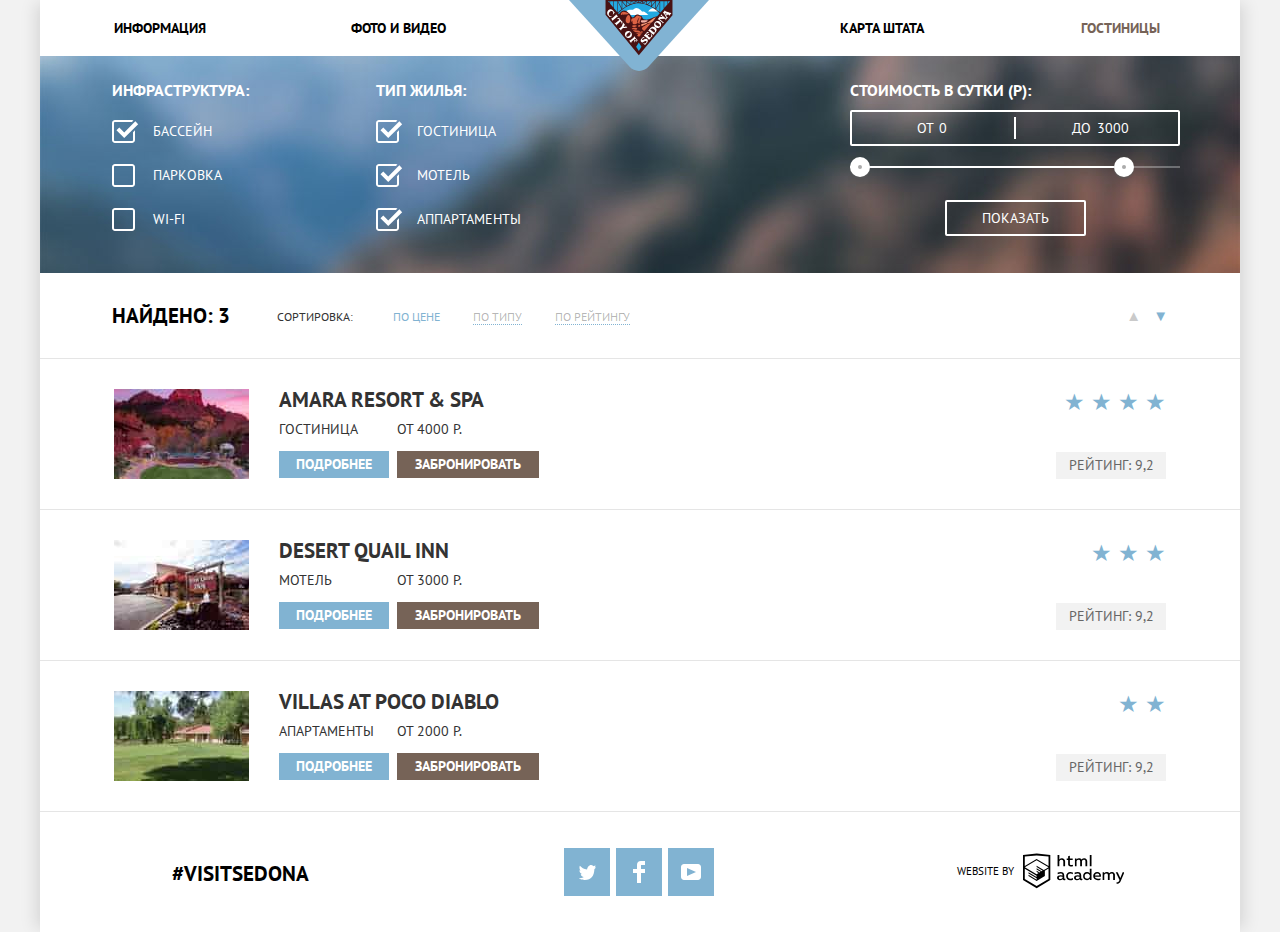
==== commit 0f707aad: "переделал звезды и поправил форму на главной" ====
--- a/catalog.html
+++ b/catalog.html
@@ -128,7 +128,10 @@
                   <a href="#" class="button button-book">Забронировать</a>
                 </div>
               </div>
-              <span class="rating rating-first">Рейтинг: 8,5</span>
+              <div class="rate">
+                <span class="star-rating" aria-label="Рейтинг позиции - четыре звезды">★ ★ ★ ★</span>
+                <span class="rating">Рейтинг: 9,2</span>
+              </div>
             </li>
             <li class="catalog-item">
               <img src="img/layer-89-copy.jpg" alt="Мотель Desert Quail Inn" width="135" height="90">
@@ -143,7 +146,10 @@
                   <a href="#" class="button button-book">Забронировать</a>
                 </div>
               </div>
-              <span class="rating rating-second">Рейтинг: 8,9</span>
+              <div class="rate">
+                <span class="star-rating" aria-label="Рейтинг позиции - три звезды">★ ★ ★</span>
+                <span class="rating">Рейтинг: 9,2</span>
+              </div>
             </li>
             <li class="catalog-item">
               <img src="img/layer-22.jpg" alt=" Апартаменты Villas At Poco Diablo" width="135" height="90">
@@ -158,7 +164,10 @@
                   <a href="#" class="button button-book">Забронировать</a>
                 </div>
               </div>
-              <span class="rating rating-third">Рейтинг: 9,2</span>
+              <div class="rate">
+                <span class="star-rating" aria-label="Рейтинг позиции - две звезды">★ ★</span>
+                <span class="rating">Рейтинг: 9,2</span>
+              </div>
             </li>
           </ul>
         </section>
--- a/css/main.css
+++ b/css/main.css
@@ -553,37 +553,28 @@
     color: rgba(255, 255, 255, 0.3);
 }
 
-.rating {
-    position: relative;
+.rate {
+    display: flex;
     margin-left: auto;
-    margin-top: auto;
-    text-align: center;
-    line-height: 26px;
-    color: #666;
-    display: block;
-    width: 110px;
-    height: 27px;
-    background-color: #f2f2f2;
-}
-
-.rating::before {
-    position: absolute;
-    content: "★ ★ ★ ★";
+    flex-direction: column;
+    justify-content: space-between;
+}
+
+.star-rating {
     font-size: 23px;
     color: #81b3d2;
     text-align: end;
     width: 110px;
     height: 27px;
-    top: -65px;
-    left: 0;
-}
-
-.rating-second::before {
-    content: "★ ★ ★";
-}
-
-.rating-third::before {
-    content: "★ ★";
+}
+
+.rating {
+    line-height: 26px;
+    color: #666;
+    width: 110px;
+    height: 27px;
+    background-color: #f2f2f2;
+    text-align: center;
 }
 
 /* ФОРМА КАТАЛОГА */
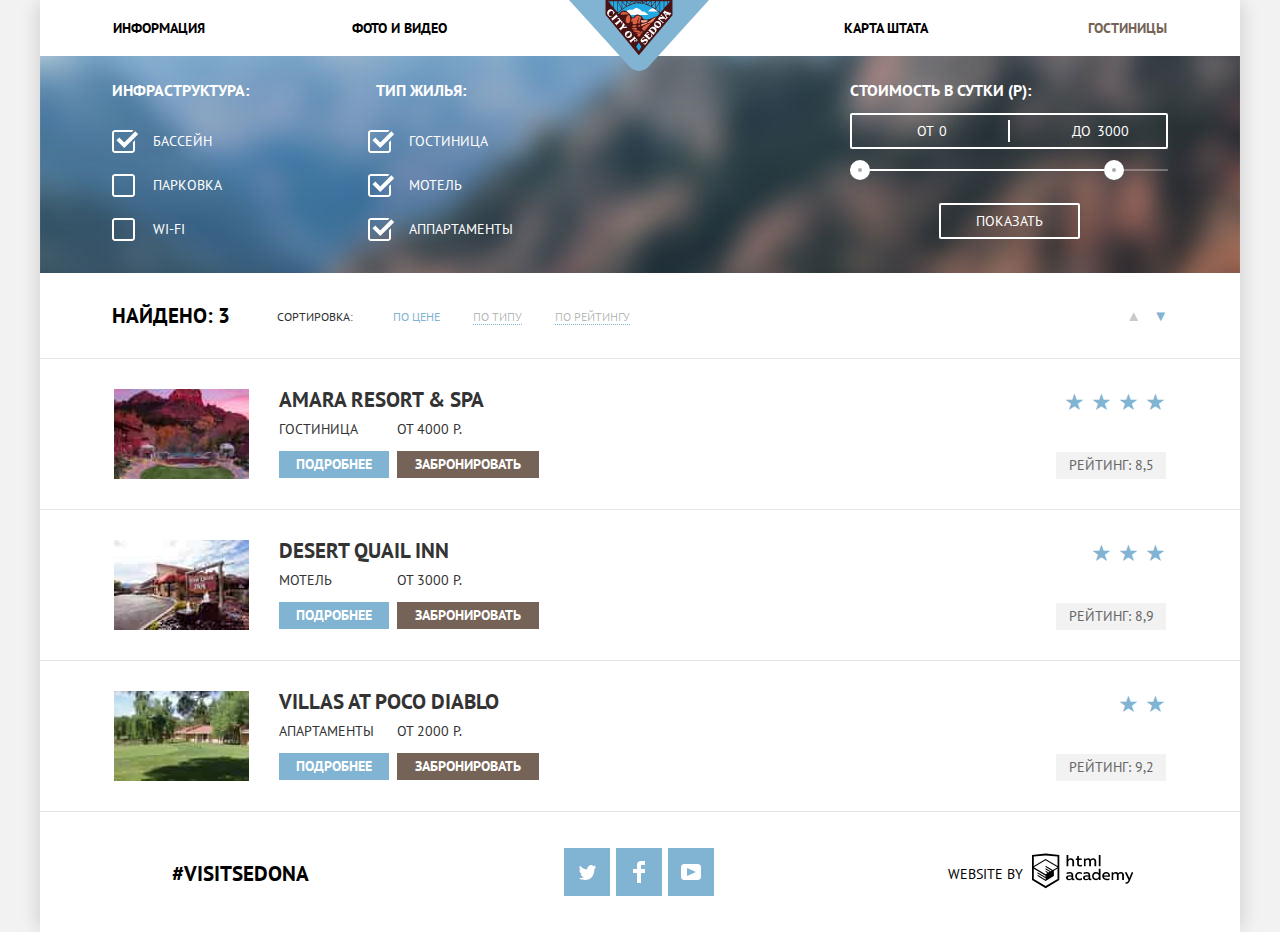
==== commit daf4f1ca: "подогнал по пикселям" ====
--- a/catalog.html
+++ b/catalog.html
@@ -65,7 +65,7 @@
             </fieldset>
             <fieldset class="type-of-housing">
               <legend>Тип жилья:</legend>
-              <ul class="input-list">
+              <ul class="input-list input-list2">
                 <li>
                   <input id="hotel" class="visually-hidden" type="checkbox" name="type-of-housing" value="hotel" checked>
                   <label for="hotel">Гостиница</label>
@@ -130,7 +130,7 @@
               </div>
               <div class="rate">
                 <span class="star-rating" aria-label="Рейтинг позиции - четыре звезды">★ ★ ★ ★</span>
-                <span class="rating">Рейтинг: 9,2</span>
+                <span class="rating">Рейтинг: 8,5</span>
               </div>
             </li>
             <li class="catalog-item">
@@ -148,7 +148,7 @@
               </div>
               <div class="rate">
                 <span class="star-rating" aria-label="Рейтинг позиции - три звезды">★ ★ ★</span>
-                <span class="rating">Рейтинг: 9,2</span>
+                <span class="rating">Рейтинг: 8,9</span>
               </div>
             </li>
             <li class="catalog-item">
@@ -185,7 +185,7 @@
             </ul>
           </div>
           <a class="developer footer-socials-item" href="https://htmlacademy.ru/intensive/htmlcss" target="_blank" rel="noopener noreferrer">
-            <sup>Website by</sup>
+            <span>Website by</span>
             <svg xmlns="http://www.w3.org/2000/svg" aria-label="Разработано HTMLAcademy" data-name="Layer 1" viewBox="0 0 113 39" width="101" height="40">
               <path fill="#000" d="M46.84 28.22a2.07 2.07 0 0 0 .58-.11v1.4a3.41 3.41
                 0 0 1-1.24.22 1.75 1.75 0 0 1-1.75-1 5.08 5.08 0 0 1-3.3 1.13c-1.59
--- a/css/main.css
+++ b/css/main.css
@@ -38,12 +38,13 @@
     list-style: none;
     display: flex;
     width: 1200px;
+    box-sizing: border-box;
 }
 
 .site-navigation-item {
     width: 239px;
-    padding: 15px 0;
-    text-align: center;
+    padding: 15px 73px;
+    box-sizing: border-box;
 }
 
 .site-navigation-item.current a {
@@ -52,6 +53,17 @@
 
 .site-navigation li:nth-child(2) {
     margin-right: auto;
+    padding-right: 68px;
+}
+
+.site-navigation li:nth-child(2),
+.site-navigation li:nth-child(1) {
+    text-align: left;
+}
+
+.site-navigation li:nth-child(3),
+.site-navigation li:nth-child(4) {
+    text-align: right;
 }
 
 .site-navigation a {
@@ -77,14 +89,15 @@
 
 .bg-photo {
     width: 1200px;
-    height: 584px;
+    height: 505px;
+    background-color: rgb(27, 186, 207);
     background-image:
     url(../img/welcome.svg),
     url(../img/polygon.svg),
     url(../img/background-photo.jpg);
-    background-position: 50% 50%, 50% 100%, 50% 50%;
+    background-position: 50% 50%, 50% 447px, 50% 50%;
     background-repeat: no-repeat, no-repeat, no-repeat;
-    background-size: 459px 353px, 1200px 57px, 1200px 584px;
+    background-size: 459px 353px, 1200px 59px, 1200px 505px;
 }
 
 /*ВСТУПИТЕЛЬНЫЙ ЛОЗУНГ ПОСЛЕ МЕНЮ И КАРТИНКИ*/
@@ -92,8 +105,8 @@
 .text-intro {
     width: 1200px;
     text-align: center;
-    padding-top: 57px;
-    padding-bottom: 43px;
+    padding-top: 60px;
+    padding-bottom: 48px;
 }
 
 .intro-primary,
@@ -105,7 +118,7 @@
     font-size: 21px;
     font-weight: bold;
     text-align: center;
-    margin-bottom: 38px;
+    margin-bottom: 30px;
 }
 
 .intro-secondary {
@@ -178,8 +191,8 @@
     width: 400px;
     text-align: center;
     padding: 0 60px;
-    padding-top: 46px;
-    padding-bottom: 64px;
+    padding-top: 47px;
+    padding-bottom: 56px;
     background-color: #eee;
     color: #000;
 }
@@ -231,7 +244,8 @@
     font-size: 14px;
     line-height: 21px;
     text-align: center;
-    margin-bottom: 21px;
+    margin-bottom: 23px;
+    margin-top: 25px;
 }
 
 /* ПОДРАЗДЕЛ ПРЕИМУЩЕСТВ */
@@ -252,6 +266,7 @@
     padding-bottom: 81px;
     text-align: center;
     position: relative;
+    box-sizing: border-box;
 }
 
 .features-list-item::before {
@@ -286,7 +301,8 @@
 
 .features-list-item h3 {
     color: #000;
-    margin-bottom: 30px;
+    margin-bottom: 25px;
+    margin-top: 5px;
 }
 
 /* БЛОК ПОИСКА */
@@ -446,9 +462,12 @@
     fill: #bdbbbc;
 }
 
-.developer sup {
-    top: -1.5em;
+.developer span {
+    display: inline-block;
+    font-size: 14px;
     margin-right: 5px;
+    vertical-align: top;
+    padding-top: 10px;
 }
 
 /* КАТАЛОГ */
@@ -563,7 +582,7 @@
 .star-rating {
     font-size: 23px;
     color: #81b3d2;
-    text-align: end;
+    text-align: right;
     width: 110px;
     height: 27px;
 }
@@ -590,6 +609,7 @@
     justify-content: space-evenly;
     height: 217px;
     width: 100%;
+    background-color: rgb(128, 65, 35);
     background-image: url(../img/catalog-background.jpg);
     background-position: center;
     background-repeat: no-repeat;
@@ -620,6 +640,11 @@
     list-style: none;
     padding: 0;
     margin: 0;
+    margin-top: 10px;
+}
+
+.input-list2 {
+    margin-left: -8px;
 }
 
 .input-list li {
@@ -663,85 +688,85 @@
 /* ФИЛЬТР КАТАЛОГА */
 
 .filter-range {
-  width: 330px;
-
-  color: #ffffff;
-  text-transform: uppercase;
+    width: 318px;
+    color: #ffffff;
+    text-transform: uppercase;
+    margin-top: 3px;
 }
 
 .price-controls {
-  position: relative;
-  box-sizing: border-box;
-  height: 36px;
-  margin-bottom: 20px;
-  vertical-align: top;
-  font-size: 0;
-  border: 2px solid #ffffff;
-  border-radius: 2px;
+    position: relative;
+    box-sizing: border-box;
+    height: 36px;
+    margin-bottom: 20px;
+    vertical-align: top;
+    font-size: 0;
+    border: 2px solid #ffffff;
+    border-radius: 2px;
 }
 
 .price-controls::after {
-  content: "";
-  position: absolute;
-  top: 50%;
-  left: 50%;
-  width: 2px;
-  height: 22px;
-  background: #ffffff;
-  transform: translate(-50%, -50%);
+    content: "";
+    position: absolute;
+    top: 50%;
+    left: 50%;
+    width: 2px;
+    height: 22px;
+    background: #ffffff;
+    transform: translate(-50%, -50%);
 }
 
 .price-controls label {
-  display: inline-block;
-  font-size: 14px;
-  line-height: 32px;
-  cursor: pointer;
+    display: inline-block;
+    font-size: 14px;
+    line-height: 32px;
+    cursor: pointer;
 }
 
 .price-controls .min-price,
 .price-controls .max-price {
-  width: 90px;
-  padding-left: 65px;
-  height: 36px;
+    width: 90px;
+    padding-left: 65px;
+    height: 36px;
 }
 
 .price-controls input {
-  width: 50px;
-  margin: 0;
-  height: 30px;
-  color: inherit;
-  font: inherit;
-  background: none;
-  border: none;
-  vertical-align: top;
+    width: 50px;
+    margin: 0;
+    height: 30px;
+    color: inherit;
+    font: inherit;
+    background: none;
+    border: none;
+    vertical-align: top;
 }
 
 .range-controls {
-  position: relative;
-  margin-bottom: 32px;
+    position: relative;
+    margin-bottom: 32px;
 }
 
 .range-controls .scale {
-  height: 2px;
-  background: rgba(255, 255, 255, 0.3);
+    height: 2px;
+    background: rgba(255, 255, 255, 0.3);
 }
 
 .range-controls .bar {
-  width: 80%;
-  height: 2px;
-  background: #ffffff;
+    width: 80%;
+    height: 2px;
+    background: #ffffff;
 }
 
 .range-toggle {
-  position: absolute;
-  top: -9px;
-  width: 20px;
-  height: 20px;
-  background-color: #fff;
-  border: 0;
-  border-radius: 50%;
-  box-shadow: 0 2px 1px 0 rgba(88, 88, 88, 0.651);
-  cursor: pointer;
+    position: absolute;
+    top: -9px;
+    width: 20px;
+    height: 20px;
+    background-color: #fff;
+    border: 0;
+    border-radius: 50%;
+    box-shadow: 0 2px 1px 0 rgba(88, 88, 88, 0.651);
+    cursor: pointer;
 }
 
 .range-toggle::before {
@@ -756,8 +781,8 @@
 }
 
 .range-toggle:hover {
-  width: 22px;
-  height: 22px;
+    width: 22px;
+    height: 22px;
 }
 
 .range-toggle:hover::before {
@@ -766,31 +791,30 @@
 }
 
 .range-toggle-min {
-  left: 0;
+    left: 0;
 }
 
 .range-toggle-max {
-  left: 80%;
+    left: 80%;
 }
 
 .btn-transparent {
-  display: block;
-  margin: 0 auto;
-  padding: 6px 35px;
-  font-size: 14px;
-  line-height: 20px;
-  color: #ffffff;
-  text-transform: uppercase;
-  background: transparent;
-  border: 2px solid #ffffff;
-  border-radius: 2px;
-  cursor: pointer;
+    display: block;
+    margin: 0 auto;
+    padding: 6px 35px;
+    font-size: 14px;
+    line-height: 20px;
+    color: #ffffff;
+    text-transform: uppercase;
+    background: transparent;
+    border: 2px solid #ffffff;
+    border-radius: 2px;
+    cursor: pointer;
 }
 
 .btn-transparent:hover {
-  color: #000000;
-
-  background: #ffffff;
+    color: #000000;
+    background: #ffffff;
 }
 
 .filters-form .max-price,
@@ -802,7 +826,7 @@
     margin-bottom: 9px;
 }
 
-/* БЛОК СОРИТРОВКИ */
+/* БЛОК СОРТИРОВКИ */
 
 .sorting {
     display: flex;
@@ -907,9 +931,8 @@
 
 .modal {
     display: block;
-    visibility: hidden;
-    opacity: 0;
     padding: 55px;
+    padding-top: 35px;
     width: 569px;
     height: 395px;
     box-sizing: border-box;
@@ -917,14 +940,17 @@
     top: 291px;
     left: 316px;
     background-color: #fff;
-    transform: translate3d(-1px, -395px, 0);
-    transition: 1s ease-out all;
+    box-shadow: 8px 0 15px -3px rgba(0, 1, 1, 0.1), -8px 0 15px -3px rgba(0, 1, 1, 0.1);
+}
+
+.js {
+    visibility: hidden;
+    opacity: 0;
 }
 
 .modal.show {
     visibility: visible;
     opacity: 1;
-    transform: translate3d(-1px, -0px, 0);
 }
 
 .modal label {
@@ -952,6 +978,7 @@
     background-repeat: no-repeat;
     background-size: 21px 22px;
     border: 2px solid #f2f2f2;
+    vertical-align: top;
 }
 
 .footer-main .date:hover {
@@ -1013,6 +1040,7 @@
     font-weight: bold;
     color: #fff;
     text-transform: uppercase;
+    margin-top: 25px;
 }
 
 .button-find:hover,
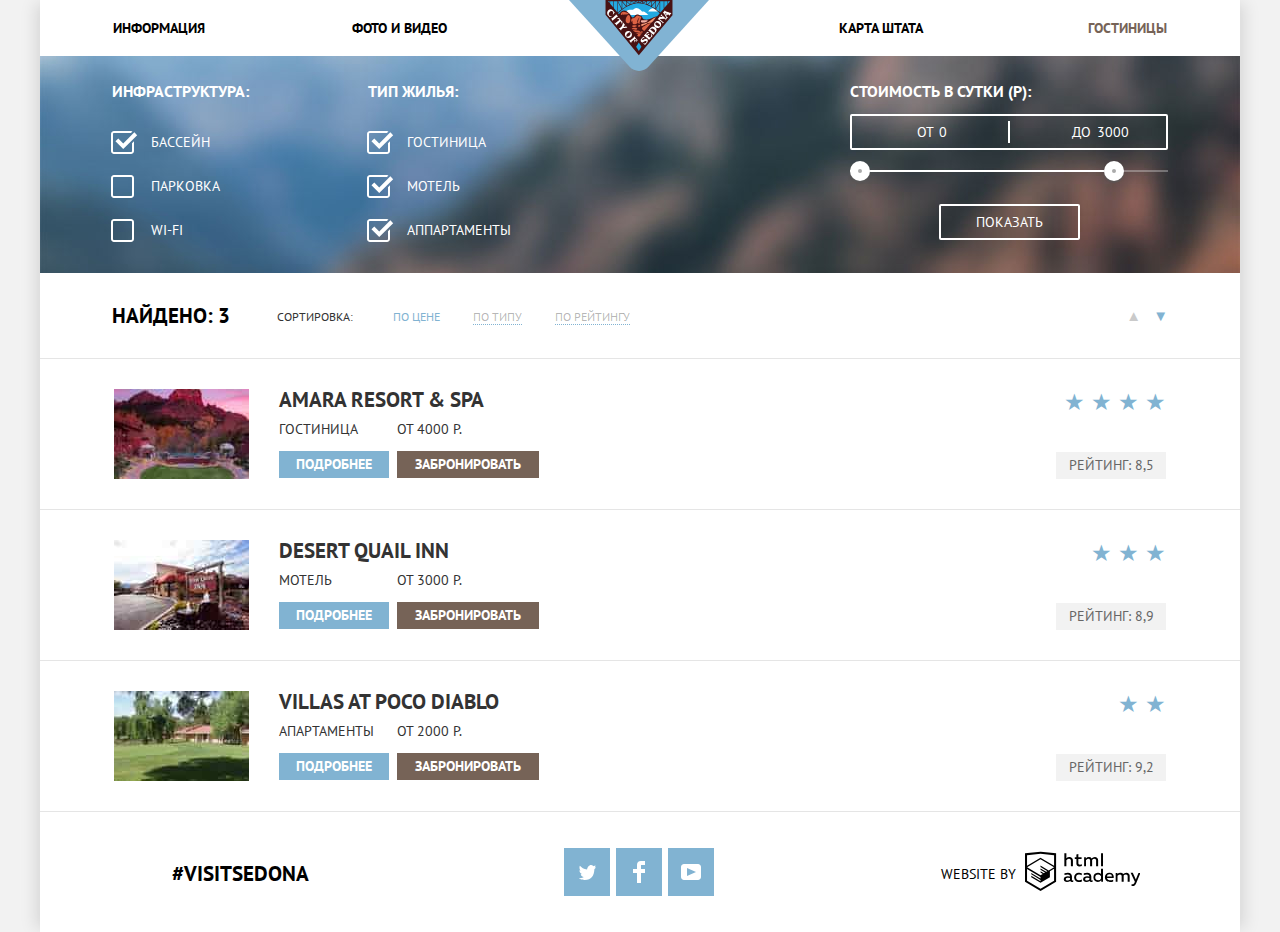
==== commit c17c9e59: "правки после первой попытки" ====
--- a/catalog.html
+++ b/catalog.html
@@ -5,7 +5,7 @@
     <meta name="viewport" content="width=device-width, initial-scale=1.0">
     <meta http-equiv="X-UA-Compatible" content="ie=edge">
     <link rel="stylesheet" href="css/normalize.css">
-    <link rel="stylesheet" href="css/main.css">
+    <link rel="stylesheet" href="css/main.min.css">
     <link href="https://fonts.googleapis.com/css?family=PT+Sans:400,700&amp;subset=cyrillic" rel="stylesheet">
     <title>Отели в Седоне</title>
   </head>
@@ -47,7 +47,7 @@
           <h2 class="visually-hidden">Фильтр доступных предложений</h2>
           <form action="https://echo.htmlacademy.ru/" class="filters-form" method="GET">
             <fieldset class="infrastructure">
-              <legend>Инфраструктура:</legend>
+              <legend class="legend1">Инфраструктура:</legend>
               <ul class="input-list">
                 <li>
                   <input id="pool" class="visually-hidden" type="checkbox" name="infrastructure" value="pool" checked>
@@ -64,7 +64,7 @@
               </ul>
             </fieldset>
             <fieldset class="type-of-housing">
-              <legend>Тип жилья:</legend>
+              <legend class="legend2">Тип жилья:</legend>
               <ul class="input-list input-list2">
                 <li>
                   <input id="hotel" class="visually-hidden" type="checkbox" name="type-of-housing" value="hotel" checked>
@@ -186,7 +186,7 @@
           </div>
           <a class="developer footer-socials-item" href="https://htmlacademy.ru/intensive/htmlcss" target="_blank" rel="noopener noreferrer">
             <span>Website by</span>
-            <svg xmlns="http://www.w3.org/2000/svg" aria-label="Разработано HTMLAcademy" data-name="Layer 1" viewBox="0 0 113 39" width="101" height="40">
+            <svg xmlns="http://www.w3.org/2000/svg" aria-label="Разработано HTMLAcademy" data-name="Layer 1" viewBox="0 0 113 39" width="115" height="41">
               <path fill="#000" d="M46.84 28.22a2.07 2.07 0 0 0 .58-.11v1.4a3.41 3.41
                 0 0 1-1.24.22 1.75 1.75 0 0 1-1.75-1 5.08 5.08 0 0 1-3.3 1.13c-1.59
                 0-3.06-.87-3.06-2.68 0-2.24 2.08-2.93 3.9-2.93a11.63 11.63 0 0 1
--- a/css/main.min.css
+++ b/css/main.min.css
@@ -0,0 +1 @@
+.visually-hidden{position:absolute;clip:rect(0 0 0 0);width:1px;height:1px;margin:-1px}body{margin:0;padding:0;font-family:"PT Sans","Arial",sans-serif;font-size:14px;line-height:26px;font-weight:400;font-style:normal;font-stretch:normal;text-transform:uppercase;color:#333;background-color:#f2f2f2}.container{position:relative;width:1200px;margin:0 auto;background-color:#fff;-webkit-box-shadow:8px 0 15px -3px rgba(0,1,1,.1),-8px 0 15px -3px rgba(0,1,1,.1);box-shadow:8px 0 15px -3px rgba(0,1,1,.1),-8px 0 15px -3px rgba(0,1,1,.1)}.site-navigation{margin:0;padding:0;list-style:none;display:-webkit-box;display:-ms-flexbox;display:flex;width:1200px;-webkit-box-sizing:border-box;box-sizing:border-box}.site-navigation-item{width:239px;padding:15px 73px;-webkit-box-sizing:border-box;box-sizing:border-box}.site-navigation-item.current a{color:#766357}.site-navigation li:nth-child(2){margin-right:auto;padding-right:68px}.site-navigation li:nth-child(2),.site-navigation li:nth-child(1){text-align:left}.site-navigation li:nth-child(3),.site-navigation li:nth-child(4){text-align:right}.site-navigation-item:nth-child(3) a{margin-right:5px}.site-navigation a{font-weight:700;text-decoration:none;color:#000}.site-navigation a:hover,.site-navigation a:focus{color:#81b3d2}.site-navigation a:active{color:rgba(0,0,0,.3)}.main-header-logo{position:absolute;top:0;left:529px}.bg-photo{width:1200px;height:505px;background-color:rgb(27,186,207);background-image:url(../img/welcome.svg),url(../img/polygon.svg),url(../img/background-photo.jpg);background-position:50% 50%,50% 447px,50% 50%;background-repeat:no-repeat,no-repeat,no-repeat;background-size:459px 353px,1200px 59px,1200px 505px}.text-intro{width:1200px;text-align:center;padding-top:62px;padding-bottom:48px}.intro-primary,.intro-secondary{margin:0}.intro-primary{width:440px;font-size:21px;font-weight:700;text-align:center;margin:0 auto;margin-bottom:30px}.intro-secondary{font-size:14px;font-weight:400;text-align:center}.advantages-list{display:-webkit-box;display:-ms-flexbox;display:flex;-ms-flex-wrap:wrap;flex-wrap:wrap;list-style:none;margin:0;padding:0;width:1200px}.advantages-list-item{width:400px;min-height:256px;text-align:center}.advantages-list-item:first-child,.advantages-list-item:nth-child(2){-ms-flex-preferred-size:100%;flex-basis:100%}.advantages-list-item:last-child{-webkit-box-ordinal-group:3;-ms-flex-order:2;order:2}.advantages-list-item:nth-child(1){-webkit-box-ordinal-group:2;-ms-flex-order:1;order:1;background-color:rgb(158,120,92);background-image:url(../img/layer-10.jpg);background-position:center right;background-repeat:no-repeat}.advantages-list-item:nth-child(2){-webkit-box-ordinal-group:4;-ms-flex-order:3;order:3;background-color:rgb(130,81,57);background-image:url(../img/layer-5.jpg);background-position:center left;background-repeat:no-repeat}.advantages-list-item:nth-child(3){-webkit-box-ordinal-group:5;-ms-flex-order:4;order:4}.advantages-list-item:nth-child(4){-webkit-box-ordinal-group:6;-ms-flex-order:5;order:5}.advantages-list-item:nth-child(5){-webkit-box-ordinal-group:7;-ms-flex-order:6;order:6}.advantages-list-item img,.advantages-text-block{margin:0;padding:0}.advantages-text-block{-webkit-box-sizing:border-box;box-sizing:border-box;width:400px;text-align:center;padding:0 48px;padding-top:47px;padding-bottom:56px;background-color:#eee;color:#000}.advantages-text-block p,.advantages-text-block span{color:#333}.advantages-text-block-right{display:block;margin-left:auto;background-color:#81b3d2;color:#fff}.advantages-text-block-left{display:block;margin-right:auto;background-color:#81b3d2;color:#fff}.advantages-text-block-left p,.advantages-text-block-left span,.advantages-text-block-right p,.advantages-text-block-right span{color:#fff}.advantages-list-item h3{font-size:21px;line-height:21px;text-align:center;margin:0;margin-bottom:20px;font-weight:700}.advantages-list-item p{font-size:14px;line-height:21px;margin:0}.advantages-list-item span{display:block;font-size:14px;line-height:21px;text-align:center;margin-bottom:23px;margin-top:25px}.features-list{display:-webkit-box;display:-ms-flexbox;display:flex;list-style:none;margin:0;padding:0;width:1200px;text-align:center}.features-list-item{width:400px;padding:0 59px;padding-top:156px;padding-bottom:81px;text-align:center;position:relative;-webkit-box-sizing:border-box;box-sizing:border-box}.features-list-item::before{position:absolute;top:59px;left:161px;content:"";width:76px;height:76px}.features-list-item:first-child::before{background-image:url(../img/home.svg);background-size:75px 72px;background-position:center;background-repeat:no-repeat}.features-list-item:last-child::before{background-image:url(../img/souvenirs.svg);background-size:64px 76px;background-position:center;background-repeat:no-repeat}.features-list-item:nth-child(2)::before{background-image:url(../img/food.svg);background-size:74px 70px;background-position:center;background-repeat:no-repeat}.features-list-item h3{color:#000;margin-bottom:25px;margin-top:5px}.features-list-item p{min-width:286px}.search-section{text-align:center;padding-top:50px;position:relative}.search-section p{font-size:14px;line-height:24px;margin:0;margin-top:25px;margin-bottom:45px}.search-section strong{font-size:30px;line-height:36px;font-weight:700;color:#000}.button-search{width:569px;font:inherit;text-transform:uppercase;color:#fff;font-weight:700;font-size:21px;padding-top:31px;padding-bottom:29px;padding-left:140px;padding-right:139px;background-color:#766357;border:0;min-height:86px;-webkit-box-sizing:border-box;box-sizing:border-box}.button-search:hover,.button-search:focus{background-color:#604e43}.button-search:active{background-color:#503e33;color:rgba(255,255,255,.3)}.footer-socials{display:-webkit-box;display:-ms-flexbox;display:flex;height:120px;-ms-flex-preferred-size:400px;flex-basis:400px;width:1200px;background-color:rgba(255,255,255,.9)}.footer-socials-item{width:400px;text-align:center}.social-list{display:-webkit-box;display:-ms-flexbox;display:flex;padding:0;margin:0;width:150px;-webkit-box-pack:justify;-ms-flex-pack:justify;justify-content:space-between;list-style:none}.footer-socials div{padding:36px 124px;margin:0;-webkit-box-sizing:border-box;box-sizing:border-box}.footer-socials .visit-sedona{font-size:21px;height:21px;margin:0 auto;margin-top:51px;padding:0;line-height:21px;font-weight:700;color:#000}.social-list-item{width:46px;height:48px;background-color:#81b3d2}.social-list-item:hover,.social-list-item:focus{background-color:#669ec0}.social-list-item:active{background-color:#5496bd}.social-list-item:first-child{background-image:url(../img/twitter.svg);background-position:center;background-repeat:no-repeat;background-size:17px 15px}.social-list-item:first-child:active{background-image:url(../img/twitter1.svg)}.social-list-item:nth-child(2){background-image:url(../img/facebook.svg);background-position:center;background-repeat:no-repeat;background-size:12px 22px}.social-list-item:nth-child(2):active{background-image:url(../img/facebook1.svg)}.social-list-item:last-child{background-image:url(../img/youtube.svg);background-position:center;background-repeat:no-repeat;background-size:20px 16px}.social-list-item:last-child:active{background-image:url(../img/youtube1.svg)}.developer{margin-top:39px;margin-bottom:40px;text-align:center;text-decoration:none;color:#000;font-size:14px;line-height:26px}.developer:hover path,.developer:focus path{fill:#81b3d2}.developer:active path{fill:#bdbbbc}.developer span{display:inline-block;font-size:14px;margin-right:5px;vertical-align:top;padding-top:10px}.main-catalog{min-height:calc(100vh - 175px)}.catalog-list{margin:0;padding:0;list-style:none}.catalog-item{width:100%;min-height:151px;display:-webkit-box;display:-ms-flexbox;display:flex;padding:30px 74px;border-top:1px solid #e5e5e5;-webkit-box-sizing:border-box;box-sizing:border-box}.catalog-item:hover h3{color:#81b3d2}.catalog-item:last-child{border-bottom:1px solid #e5e5e5}.catalog-item img{margin-right:30px}.catalog-item h3{margin:0;line-height:21px;font-size:21px;margin-bottom:11px;-ms-flex-preferred-size:100%;flex-basis:100%;font-weight:700}.catalog-item-description{display:-webkit-box;display:-ms-flexbox;display:flex;-ms-flex-wrap:wrap;flex-wrap:wrap;-webkit-box-pack:justify;-ms-flex-pack:justify;justify-content:space-between;width:260px;min-height:90px}.catalog-item-description span{display:block;line-height:14px;font-size:14px;color:#333}.button{display:inline-block;vertical-align:top;text-align:center;font-size:14px;color:#fff;font-weight:700;text-decoration:none;padding:0;margin:0;margin-top:15px}.button-info{background-color:#81b3d2;width:110px;height:27px}.button-info:hover,.button-info:focus{background-color:#669ec0}.button-info:active{background-color:#5496bd;color:rgba(255,255,255,.3)}.button-book{background-color:#766357;width:142px;height:27px}.button-book:hover,.button-book:focus{background-color:#604e43}.button-book:active{background-color:#503e33;color:rgba(255,255,255,.3)}.rate{display:-webkit-box;display:-ms-flexbox;display:flex;margin-left:auto;-webkit-box-orient:vertical;-webkit-box-direction:normal;-ms-flex-direction:column;flex-direction:column;-webkit-box-pack:justify;-ms-flex-pack:justify;justify-content:space-between}.star-rating{font-size:23px;color:#81b3d2;text-align:right;width:110px;height:27px}.rating{line-height:26px;color:#666;width:110px;height:27px;background-color:#f2f2f2;text-align:center}.infrastructure,.type-of-housing,.prices{margin:0;padding:0;border:0}.filters-form{display:-webkit-box;display:-ms-flexbox;display:flex;-webkit-box-pack:space-evenly;-ms-flex-pack:space-evenly;justify-content:space-evenly;height:217px;width:100%;background-color:rgb(128,65,35);background-image:url(../img/catalog-background.jpg);background-position:center;background-repeat:no-repeat;color:#fff;padding-top:25px;padding-bottom:40px;padding-left:72px;padding-right:72px;-webkit-box-sizing:border-box;box-sizing:border-box}.filters-form legend{display:block;margin-bottom:20px;font-size:16px;line-height:21px;font-weight:700;-webkit-box-sizing:content-box;box-sizing:content-box}.legend1{margin-top:7px}.legend2{margin-left:-8px}.filters-form label{display:block;font-size:14px;line-height:21px}.input-list{list-style:none;padding:0;margin:0;margin-top:10px}.input-list label{position:relative;padding-left:40px;margin-left:-1px}.input-list2{margin-left:-8px}.input-list li{margin-bottom:23px}.input-list input[type="checkbox"] + label::before{position:absolute;content:"";left:-2px;top:-1px;width:27px;height:23px;background-image:url(../img/checkboxoff.svg);background-repeat:no-repeat;background-position:center}.input-list input[type="checkbox"]:checked + label::before{background-image:url(../img/checkboxon.svg);left:0}.input-list input[type="checkbox"]:disabled + label::before,.input-list input[type="checkbox"]:disabled + label{opacity:.4}.type-of-housing,.infrastructure{-ms-flex-preferred-size:25%;flex-basis:25%;-ms-flex-negative:0;flex-shrink:0}.prices{-ms-flex-preferred-size:50%;flex-basis:50%;padding-left:210px}.filter-range{width:318px;color:#fff;text-transform:uppercase;margin-top:3px}.price-controls{position:relative;-webkit-box-sizing:border-box;box-sizing:border-box;height:36px;margin-bottom:20px;vertical-align:top;font-size:0;border:2px solid #fff;border-radius:2px}.price-controls::after{content:"";position:absolute;top:50%;left:50%;width:2px;height:22px;background:#fff;-webkit-transform:translate(-50%,-50%);-ms-transform:translate(-50%,-50%);transform:translate(-50%,-50%)}.price-controls label{display:inline-block;vertical-align:top;font-size:14px;line-height:32px;cursor:pointer}.price-controls .min-price,.price-controls .max-price{width:90px;padding-left:65px;height:36px}.price-controls input{width:50px;margin:0;height:30px;color:inherit;font:inherit;background:none;border:none;vertical-align:top}.range-controls{position:relative;margin-bottom:32px}.range-controls .scale{height:2px;background:rgba(255,255,255,.3)}.range-controls .bar{width:80%;height:2px;background:#fff}.range-toggle{position:absolute;top:-9px;width:20px;height:20px;background-color:#fff;border:0;border-radius:50%;-webkit-box-shadow:0 2px 1px 0 rgba(88,88,88,.651);box-shadow:0 2px 1px 0 rgba(88,88,88,.651);cursor:pointer}.range-toggle::before{position:absolute;content:"";width:4px;height:4px;top:8px;left:8px;border-radius:50%;background-color:#ababab}.range-toggle:hover{width:22px;height:22px;top:-10px}.range-toggle:hover::before{top:9px;left:9px}.range-toggle-min{left:0}.range-toggle-max{left:80%}.btn-transparent{display:block;margin:0 auto;padding:6px 35px;font-size:14px;line-height:20px;color:#fff;text-transform:uppercase;background:transparent;border:2px solid #fff;border-radius:2px;cursor:pointer}.btn-transparent:hover{color:#000;background:#fff}.filters-form .max-price,.filters-form .min-price{margin:0}.filters-form .prices-heading{margin-bottom:9px}.sorting{display:-webkit-box;display:-ms-flexbox;display:flex;width:100%;height:85px;padding:25px 72px;padding-top:30px;-webkit-box-sizing:border-box;box-sizing:border-box;vertical-align:bottom;word-spacing:-.36em}.arrows{margin-left:auto}.sorting b,.sorting span,.sorting a{word-spacing:normal}.sorting span,.sorting span{margin-left:-2px}.sorting b{margin-right:49px;font-size:21px;line-height:26px;font-weight:700;color:#000;vertical-align:bottom}.sorting span{margin-right:40px;font-size:12px;line-height:18px}.sorting a{margin-right:33px;font-size:12px;line-height:18px;text-decoration:none;color:rgba(0,0,0,.3);border-bottom:dotted 1px #81b3d2}.sorting a:hover{color:#81b3d2}.sorting a:active{color:#000;border:0}.sorting a.current{color:#81b3d2;border:0}.sorting .sort-by-rating{margin-right:0}.sorting .sort-from-top,.sorting .sort-from-bottom{margin:0;font-size:15px;border:0;color:#cacaca}.sorting .sort-from-top:hover,.sorting .sort-from-top:focus,.sorting .sort-from-bottom:hover,.sorting .sort-from-bottom:focus{color:#000}.sorting .sort-from-top:active,.sorting .sort-from-bottom:active{color:#81b3d2}.sorting .sort-from-top.current,.sorting .sort-from-bottom.current{color:#81b3d2}.sorting .sort-from-bottom{margin-left:auto;margin-right:12px}.modal{display:block;padding:55px;padding-top:35px;width:569px;height:395px;-webkit-box-sizing:border-box;box-sizing:border-box;position:absolute;top:291px;left:316px;background-color:#fff;-webkit-box-shadow:8px 0 15px -3px rgba(0,1,1,.1),-8px 0 15px -3px rgba(0,1,1,.1);box-shadow:8px 0 15px -3px rgba(0,1,1,.1),-8px 0 15px -3px rgba(0,1,1,.1)}.js{visibility:hidden;opacity:0}@-webkit-keyframes bounce{0%{-webkit-transform:translateY(-100px);transform:translateY(-100px)}70%{-webkit-transform:translateY(30px);transform:translateY(30px)}90%{-webkit-transform:translateY(-10px);transform:translateY(-10px)}100%{-webkit-transform:translateY(0);transform:translateY(0)}}@keyframes bounce{0%{-webkit-transform:translateY(-100px);transform:translateY(-100px)}70%{-webkit-transform:translateY(30px);transform:translateY(30px)}90%{-webkit-transform:translateY(-10px);transform:translateY(-10px)}100%{-webkit-transform:translateY(0);transform:translateY(0)}}@-webkit-keyframes shake{0%,100%{-webkit-transform:translateX(0);transform:translateX(0)}10%,30%,50%,70%,90%{-webkit-transform:translateX(-10px);transform:translateX(-10px)}20%,40%,60%,80%{-webkit-transform:translateX(10px);transform:translateX(10px)}}@keyframes shake{0%,100%{-webkit-transform:translateX(0);transform:translateX(0)}10%,30%,50%,70%,90%{-webkit-transform:translateX(-10px);transform:translateX(-10px)}20%,40%,60%,80%{-webkit-transform:translateX(10px);transform:translateX(10px)}}.modal.show{visibility:visible;opacity:1;-webkit-animation:bounce 0.6s;animation:bounce 0.6s}.modal-error{-webkit-animation:shake 0.6s;animation:shake 0.6s}.modal label{font-weight:700;color:#000}.modal p{margin-bottom:29px}.footer-main .date{width:346px;height:38px;background-color:#f2f2f2;border:0;margin-left:13px;padding:14px 12px;padding-right:40px;-webkit-box-sizing:border-box;box-sizing:border-box;font-weight:700;color:#000;background-image:url(../img/calendar.svg);background-position:316px center;background-repeat:no-repeat;background-size:21px 22px;border:2px solid #f2f2f2;vertical-align:top}.footer-main .date:hover{background-color:#ebebeb;background-image:url(../img/calendar2.svg)}.footer-main .date:focus{background-color:#fff;border:2px solid #e5e5e5;background-image:url(../img/calendar3.svg)}.footer-main .small-input{width:38px;height:38px;background-color:#f2f2f2;border:0;margin:0;margin-left:-4px;margin-right:-4px;padding:10px;font-weight:700;font-size:14px;-webkit-box-sizing:border-box;box-sizing:border-box}.button-amount{display:inline-block;width:38px;height:38px;background-color:#f2f2f2;border:0;text-align:center;margin:0;padding:0;color:#a9a9a9;-webkit-box-sizing:border-box;box-sizing:border-box;font-size:25px;font-weight:700;vertical-align:bottom}.button-amount:hover,.button-amount:focus{color:#000}.button-amount:active{color:#81b3d2}.button-find{width:458px;height:58px;background-color:#81b3d2;border:0;font-size:21px;font-weight:700;color:#fff;text-transform:uppercase;margin-top:25px}.button-find:hover,.button-find:focus{background-color:#669ec0}.button-find:active{background-color:#5496bd;color:rgba(255,255,255,.3)}.grownups{margin-right:30px}.children{margin-left:50px;margin-right:25px}.button-plus{background-position:center;background-repeat:no-repeat}.button-minus{background-position:center;background-repeat:no-repeat}.footer-map{position:relative}.map{position:absolute;z-index:-1;-webkit-box-shadow:8px 0 15px -3px rgba(0,1,1,.1),-8px 0 15px -3px rgba(0,1,1,.1);box-shadow:8px 0 15px -3px rgba(0,1,1,.1),-8px 0 15px -3px rgba(0,1,1,.1)}.footer-socials-index{position:absolute;z-index:0;top:474px;-webkit-box-shadow:8px 0 15px -3px rgba(0,1,1,.1),-8px 0 15px -3px rgba(0,1,1,.1);box-shadow:8px 0 15px -3px rgba(0,1,1,.1),-8px 0 15px -3px rgba(0,1,1,.1)}@media all and (-ms-high-contrast:none),(-ms-high-contrast:active){.site-navigation-item{width:242px}.button-search{width:570px}}